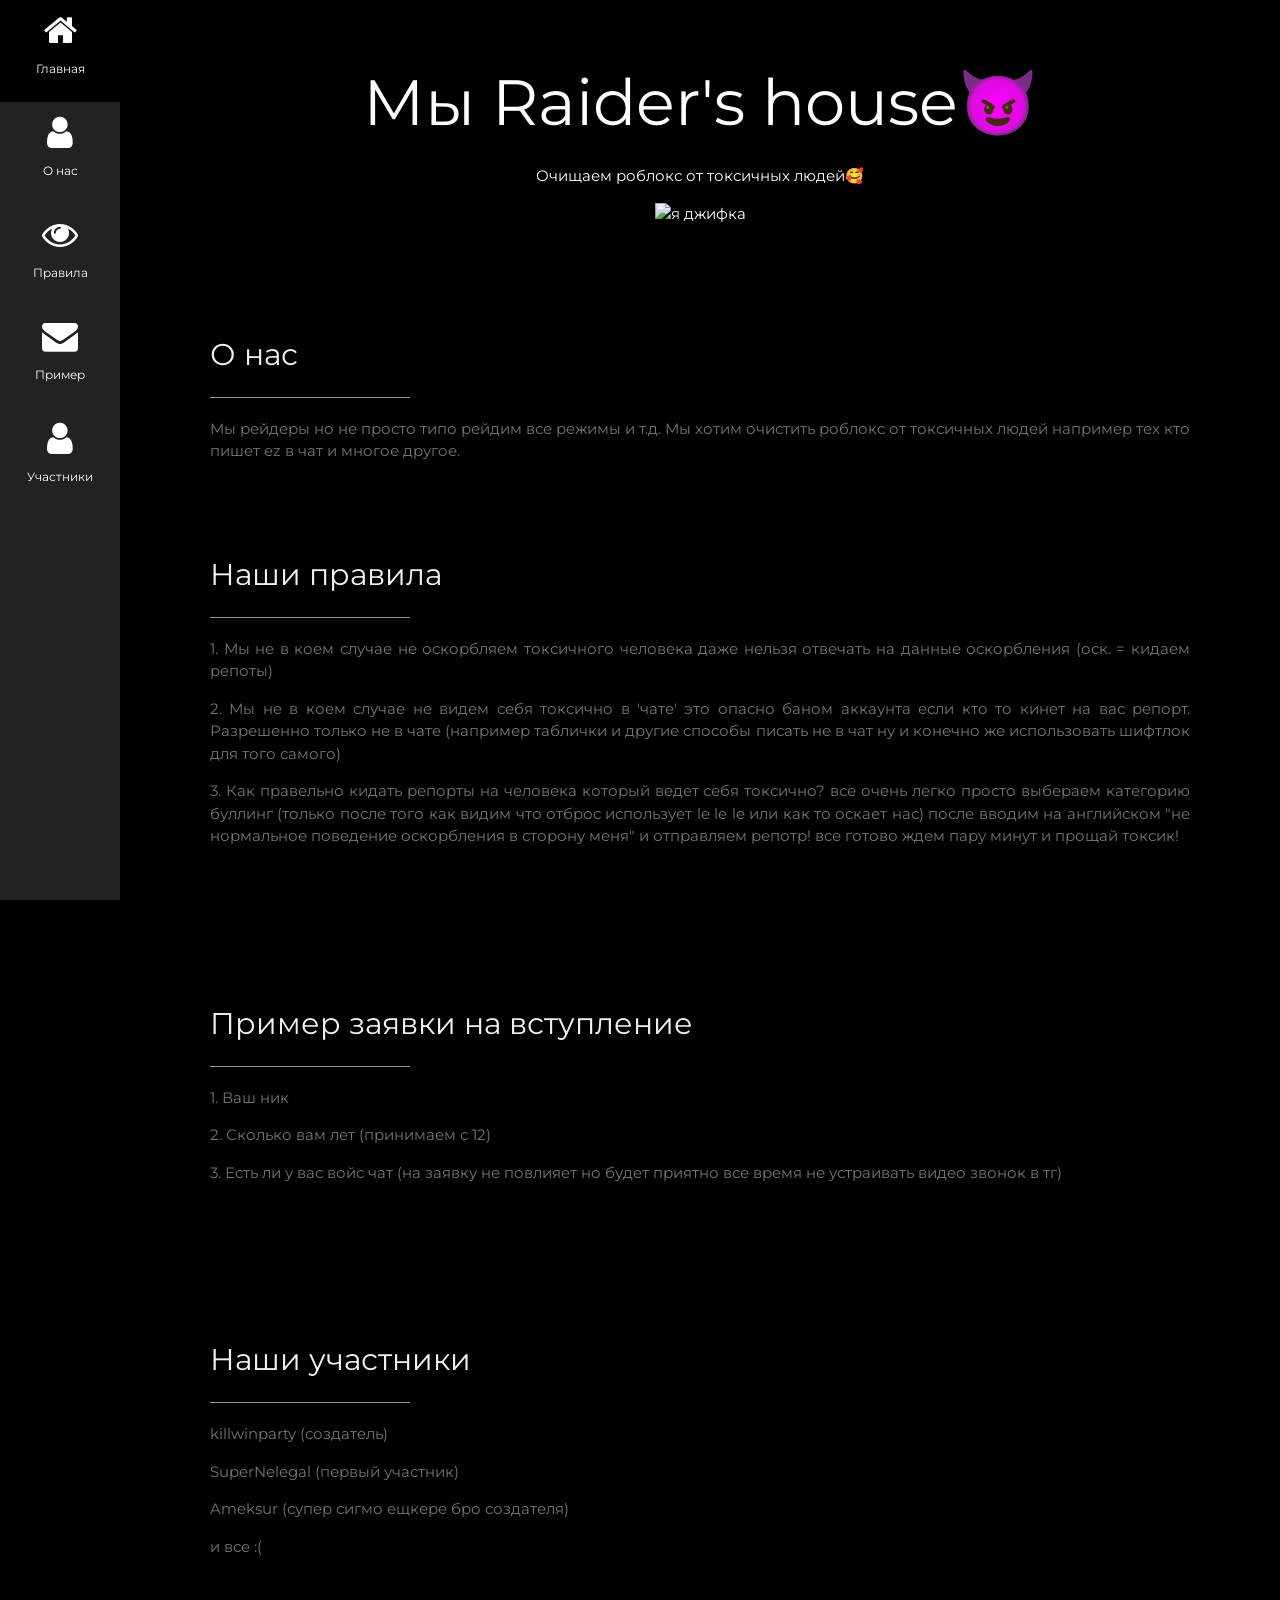
==== index.html @ cf30b1e4 "Update index.html" ====
<!DOCTYPE html>
<html>
<head>
<title>Raider's house😈'</title>
<meta charset="UTF-8">
<meta name="viewport" content="width=device-width, initial-scale=1">
<link rel="stylesheet" href="https://www.w3schools.com/w3css/4/w3.css">
<link rel="stylesheet" href="https://fonts.googleapis.com/css?family=Montserrat">
<link rel="stylesheet" href="https://cdnjs.cloudflare.com/ajax/libs/font-awesome/4.7.0/css/font-awesome.min.css">
<style>
body, h1,h2,h3,h4,h5,h6 {font-family: "Montserrat", sans-serif}
.w3-row-padding img {margin-bottom: 12px}
/* Set the width of the sidebar to 120px */
.w3-sidebar {width: 120px;background: #222;}
/* Add a left margin to the "page content" that matches the width of the sidebar (120px) */
#main {margin-left: 120px}
/* Remove margins from "page content" on small screens */
@media only screen and (max-width: 600px) {#main {margin-left: 0}}
</style>
</head>
<body class="w3-black">

<nav class="w3-sidebar w3-bar-block w3-small w3-hide-small w3-center">
  <a href="#" class="w3-bar-item w3-button w3-padding-large w3-black">
    <i class="fa fa-home w3-xxlarge"></i>
    <p>Главная</p>
  </a>
  <a href="#about" class="w3-bar-item w3-button w3-padding-large w3-hover-black">
    <i class="fa fa-user w3-xxlarge"></i>
    <p>О нас</p>
  </a>
  <a href="#photos" class="w3-bar-item w3-button w3-padding-large w3-hover-black">
    <i class="fa fa-eye w3-xxlarge"></i>
    <p>Правила</p>
  </a>
  <a href="#contact" class="w3-bar-item w3-button w3-padding-large w3-hover-black">
    <i class="fa fa-envelope w3-xxlarge"></i>
    <p>Пример</p>
  </a>
    <a href="#users" class="w3-bar-item w3-button w3-padding-large w3-hover-black">
    <i class="fa fa-user w3-xxlarge"></i>
    <p>Участники</p>
  </a>
</nav>

<div class="w3-top w3-hide-large w3-hide-medium" id="myNavbar">
  <div class="w3-bar w3-black w3-opacity w3-hover-opacity-off w3-center w3-small">
    <a href="#" class="w3-bar-item w3-button" style="width:25% !important">Главная</a>
    <a href="#about" class="w3-bar-item w3-button" style="width:25% !important">О нас</a>
    <a href="#photos" class="w3-bar-item w3-button" style="width:25% !important">Правила</a>
    <a href="#contact" class="w3-bar-item w3-button" style="width:25% !important">Пример</a>
        <a href="#users" class="w3-bar-item w3-button" style="width:25% !important">Участники</a>
  </div>
</div>

<!-- Page Content -->
<div class="w3-padding-large" id="main">
  <!-- Header/Home -->
  <header class="w3-container w3-padding-32 w3-center w3-black" id="home">
    <h1 class="w3-jumbo"><span class="w3-hide-small">Мы</span> Raider's house😈</h1>
    <p>Очищаем роблокс от токсичных людей🥰</p>
    <img src="https://i.imgur.com/LBEQpTQ.gif" alt="я джифка" width="290" height="290">
  </header>

  <div class="w3-content w3-justify w3-text-grey w3-padding-64" id="about">
    <h2 class="w3-text-light-grey">О нас</h2>
    <hr style="width:200px" class="w3-opacity">
    <p>Мы рейдеры но не просто типо рейдим все режимы и т.д. Мы хотим очистить роблокс от токсичных людей например тех кто пишет ez в чат и многое другое.
    </p>
  
  <!-- Portfolio Section -->
  <div class="w3-padding-64 w3-content" id="photos">
    <h2 class="w3-text-light-grey">Наши правила</h2>
    <hr style="width:200px" class="w3-opacity">
        <p>1. Мы не в коем случае не оскорбляем токсичного человека даже нельзя отвечать на данные оскорбления (оск. = кидаем репоты)
    </p>
<p>2. Мы не в коем случае не видем себя токсично в 'чате' это опасно баном аккаунта если кто то кинет на вас репорт. Разрешенно только не в чате (например таблички и другие способы писать не в чат ну и конечно же использовать шифтлок для того самого)</p>
<p>3. Как правельно кидать репорты на человека который ведет себя токсично?   все очень легко просто выбераем категорию буллинг (только после того как видим что отброс использует le le le или как то оскает нас) после вводим на английском "не нормальное поведение оскорбления в сторону меня" и отправляем репотр! все готово ждем пару минут и прощай токсик!</p>
  <!-- End Portfolio Section -->
  </div>

  <!-- Contact Section -->
  <div class="w3-padding-64 w3-content w3-text-grey" id="contact">
    <h2 class="w3-text-light-grey">Пример заявки на вступление</h2>
    <hr style="width:200px" class="w3-opacity">
    
    <p>1. Ваш ник</p>
    <p>2. Сколько вам лет (принимаем с 12)</p>
    <p>3. Есть ли у вас войс чат (на заявку не повлияет но будет приятно все время не устраивать видео звонок в тг)</p>
</div>

  <div class="w3-padding-64 w3-content w3-text-grey" id="users">
    <h2 class="w3-text-light-grey">Наши участники</h2>
    <hr style="width:200px" class="w3-opacity">
    
    <p>killwinparty (создатель)</p>
    <p>SuperNelegal (первый участник)</p>
    <p>Ameksur (супер сигмо ещкере бро создателя)</p>
    <p>и все :(</p>

</body>
</html>
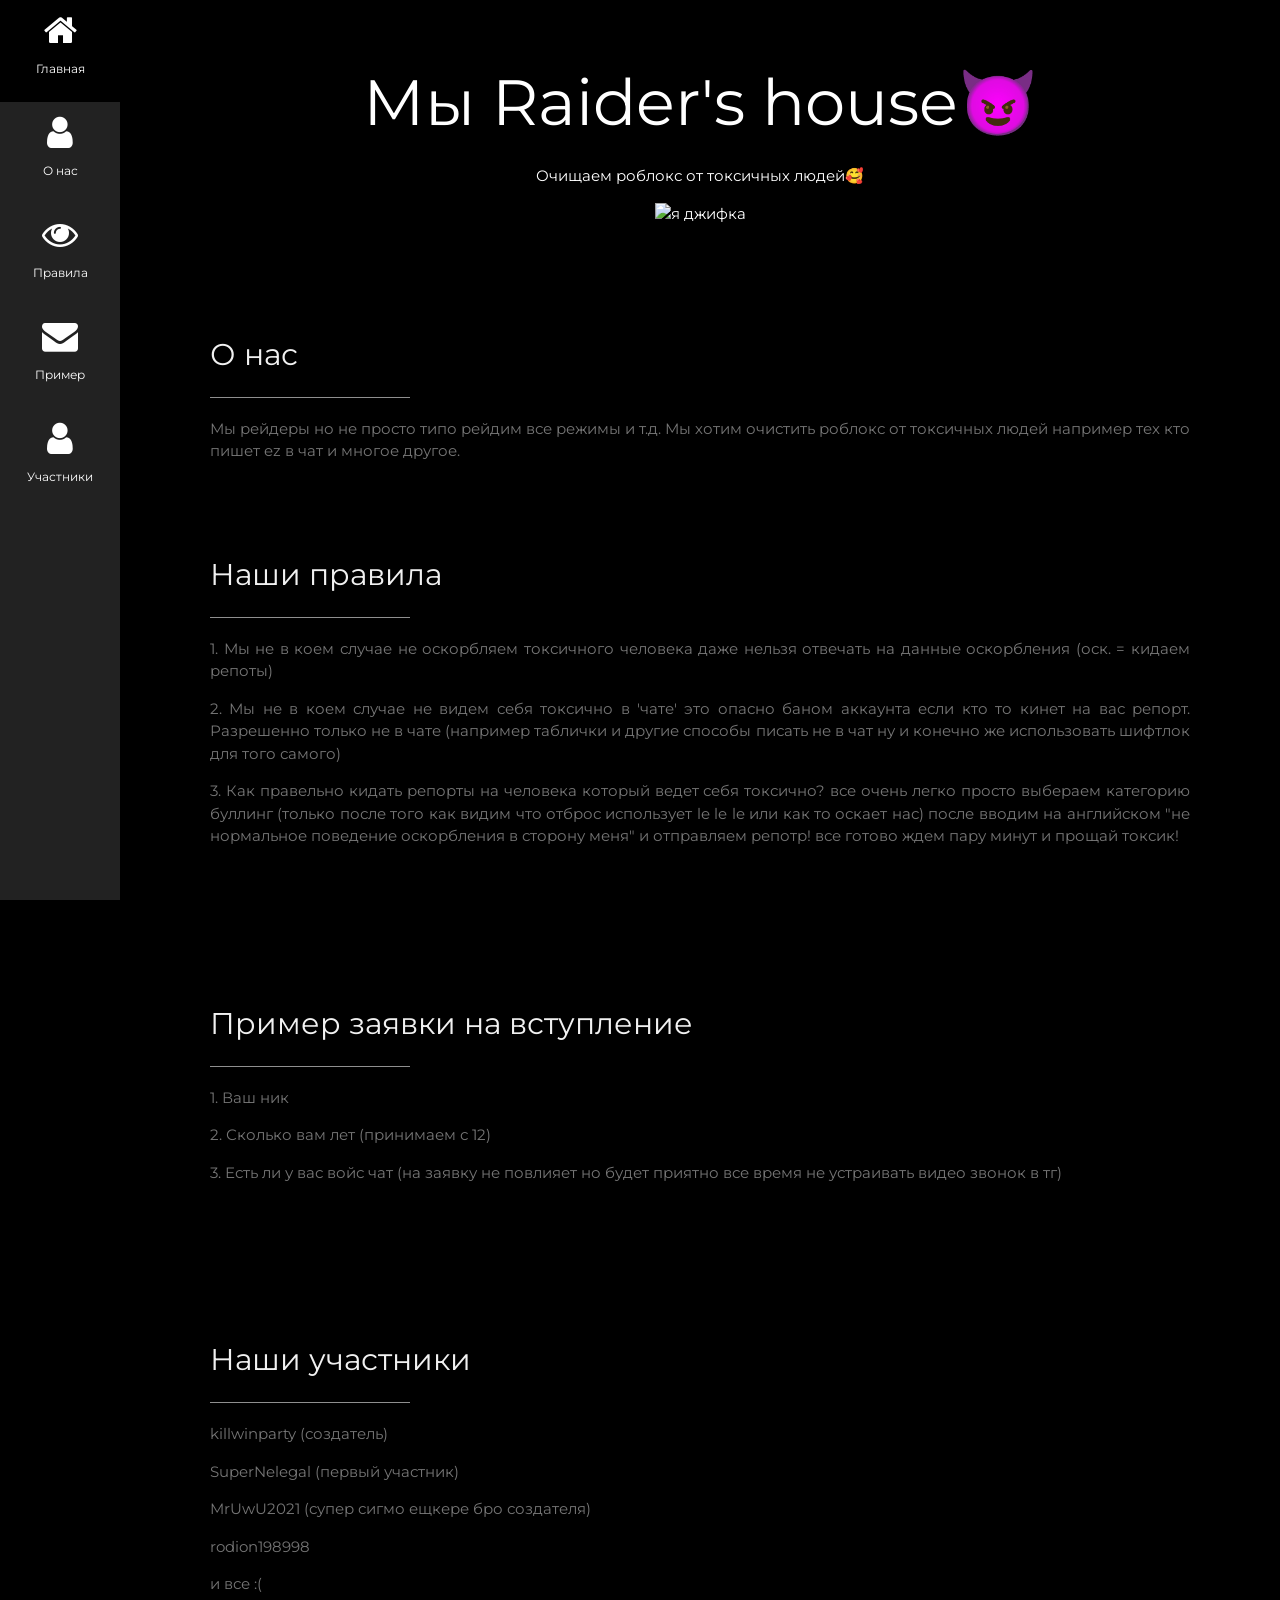
==== commit f2aa21a9: "Update index.html" ====
--- a/index.html
+++ b/index.html
@@ -95,7 +95,8 @@
     
     <p>killwinparty (создатель)</p>
     <p>SuperNelegal (первый участник)</p>
-    <p>Ameksur (супер сигмо ещкере бро создателя)</p>
+    <p>MrUwU2021 (супер сигмо ещкере бро создателя)</p>
+    <p>rodion198998</p>
     <p>и все :(</p>
 
 </body>
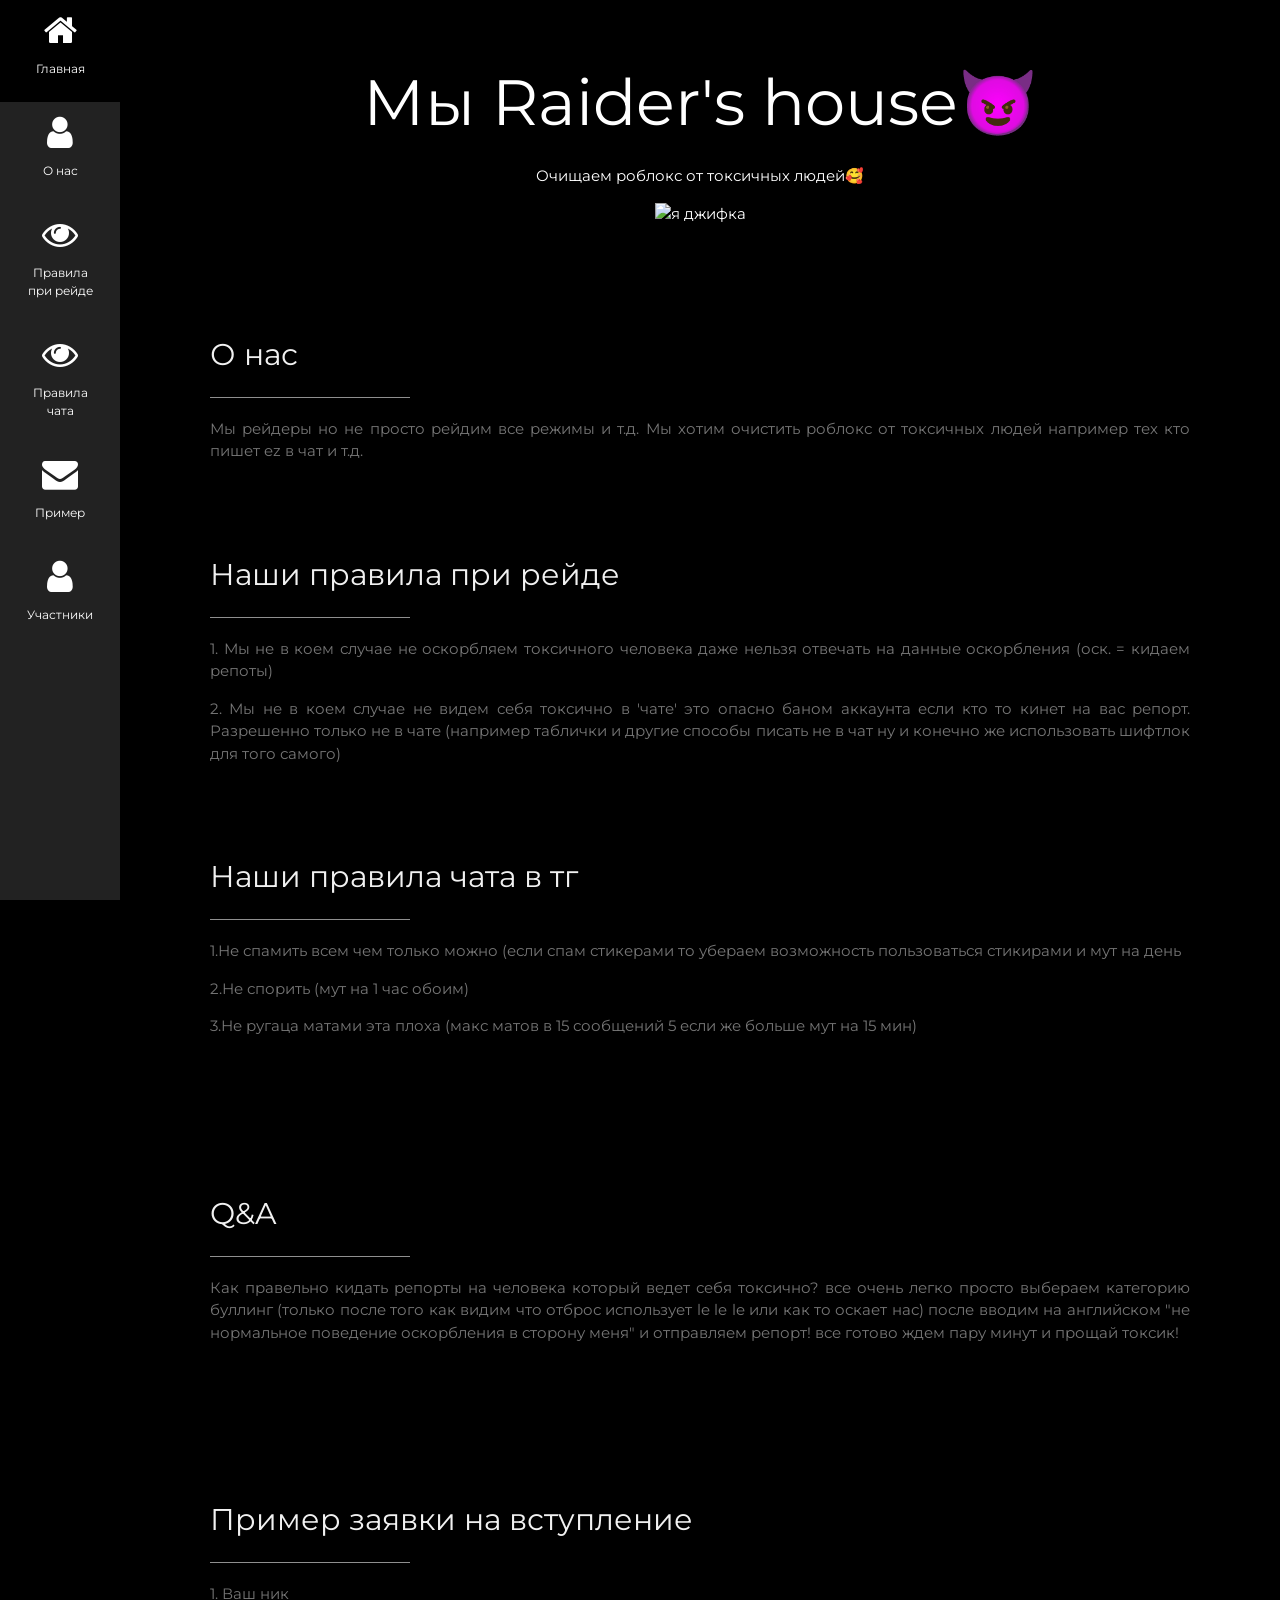
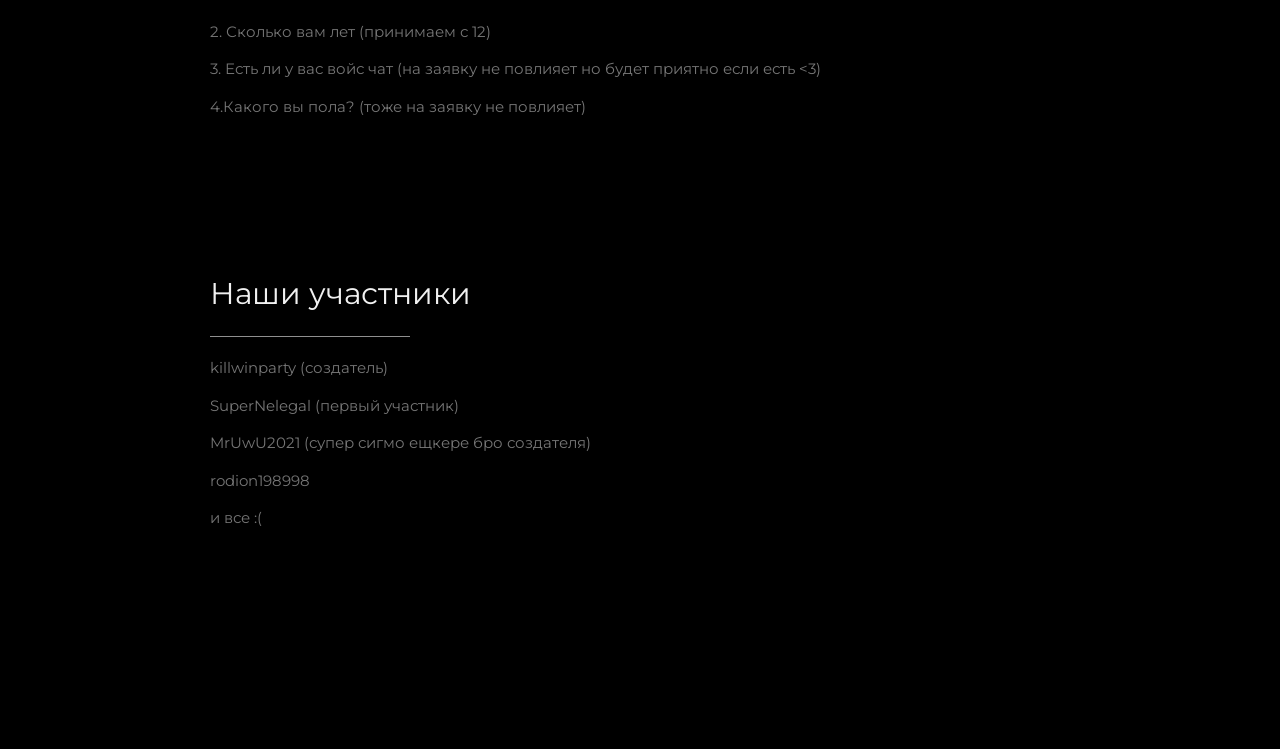
==== commit 257f1888: "Update index.html" ====
--- a/index.html
+++ b/index.html
@@ -31,7 +31,11 @@
   </a>
   <a href="#photos" class="w3-bar-item w3-button w3-padding-large w3-hover-black">
     <i class="fa fa-eye w3-xxlarge"></i>
-    <p>Правила</p>
+    <p>Правила при рейде</p>
+  </a>
+    <a href="#photos" class="w3-bar-item w3-button w3-padding-large w3-hover-black">
+    <i class="fa fa-eye w3-xxlarge"></i>
+    <p>Правила чата</p>
   </a>
   <a href="#contact" class="w3-bar-item w3-button w3-padding-large w3-hover-black">
     <i class="fa fa-envelope w3-xxlarge"></i>
@@ -47,7 +51,8 @@
   <div class="w3-bar w3-black w3-opacity w3-hover-opacity-off w3-center w3-small">
     <a href="#" class="w3-bar-item w3-button" style="width:25% !important">Главная</a>
     <a href="#about" class="w3-bar-item w3-button" style="width:25% !important">О нас</a>
-    <a href="#photos" class="w3-bar-item w3-button" style="width:25% !important">Правила</a>
+    <a href="#photos" class="w3-bar-item w3-button" style="width:25% !important">Правила при рейде</a>
+    <a href="#photos" class="w3-bar-item w3-button" style="width:25% !important">Правила чата</a>
     <a href="#contact" class="w3-bar-item w3-button" style="width:25% !important">Пример</a>
         <a href="#users" class="w3-bar-item w3-button" style="width:25% !important">Участники</a>
   </div>
@@ -65,19 +70,31 @@
   <div class="w3-content w3-justify w3-text-grey w3-padding-64" id="about">
     <h2 class="w3-text-light-grey">О нас</h2>
     <hr style="width:200px" class="w3-opacity">
-    <p>Мы рейдеры но не просто типо рейдим все режимы и т.д. Мы хотим очистить роблокс от токсичных людей например тех кто пишет ez в чат и многое другое.
+    <p>Мы рейдеры но не просто рейдим все режимы и т.д. Мы хотим очистить роблокс от токсичных людей например тех кто пишет ez в чат и т.д.
     </p>
   
   <!-- Portfolio Section -->
   <div class="w3-padding-64 w3-content" id="photos">
-    <h2 class="w3-text-light-grey">Наши правила</h2>
+    <h2 class="w3-text-light-grey">Наши правила при рейде</h2>
     <hr style="width:200px" class="w3-opacity">
         <p>1. Мы не в коем случае не оскорбляем токсичного человека даже нельзя отвечать на данные оскорбления (оск. = кидаем репоты)
     </p>
 <p>2. Мы не в коем случае не видем себя токсично в 'чате' это опасно баном аккаунта если кто то кинет на вас репорт. Разрешенно только не в чате (например таблички и другие способы писать не в чат ну и конечно же использовать шифтлок для того самого)</p>
-<p>3. Как правельно кидать репорты на человека который ведет себя токсично?   все очень легко просто выбераем категорию буллинг (только после того как видим что отброс использует le le le или как то оскает нас) после вводим на английском "не нормальное поведение оскорбления в сторону меня" и отправляем репотр! все готово ждем пару минут и прощай токсик!</p>
   <!-- End Portfolio Section -->
-  </div>
+  
+    <div class="w3-padding-64 w3-content" id="photos">
+      <h2 class="w3-text-light-grey">Наши правила чата в тг</h2>
+      <hr style="width:200px" class="w3-opacity">
+      <p>1.Не спамить всем чем только можно (если спам стикерами то убераем возможность пользоваться стикирами и мут на день</p>
+      <p>2.Не спорить (мут на 1 час обоим)</p>
+      <p>3.Не ругаца матами эта плоха (макс матов в 15 сообщений 5 если же больше мут на 15 мин)</p>
+    </div>
+
+    <div class="w3-padding-64 w3-content" id="photos">
+      <h2 class="w3-text-light-grey">Q&A</h2>
+      <hr style="width:200px" class="w3-opacity">
+      <p>Как правельно кидать репорты на человека который ведет себя токсично?   все очень легко просто выбераем категорию буллинг (только после того как видим что отброс использует le le le или как то оскает нас) после вводим на английском "не нормальное поведение оскорбления в сторону меня" и отправляем репорт! все готово ждем пару минут и прощай токсик!</p>
+    </div>
 
   <!-- Contact Section -->
   <div class="w3-padding-64 w3-content w3-text-grey" id="contact">
@@ -86,8 +103,9 @@
     
     <p>1. Ваш ник</p>
     <p>2. Сколько вам лет (принимаем с 12)</p>
-    <p>3. Есть ли у вас войс чат (на заявку не повлияет но будет приятно все время не устраивать видео звонок в тг)</p>
-</div>
+    <p>3. Есть ли у вас войс чат (на заявку не повлияет но будет приятно если есть <3)</p>
+    <p>4.Какого вы пола? (тоже на заявку не повлияет)</p>
+  </div>
 
   <div class="w3-padding-64 w3-content w3-text-grey" id="users">
     <h2 class="w3-text-light-grey">Наши участники</h2>
@@ -98,6 +116,7 @@
     <p>MrUwU2021 (супер сигмо ещкере бро создателя)</p>
     <p>rodion198998</p>
     <p>и все :(</p>
+  </div>
 
 </body>
 </html>
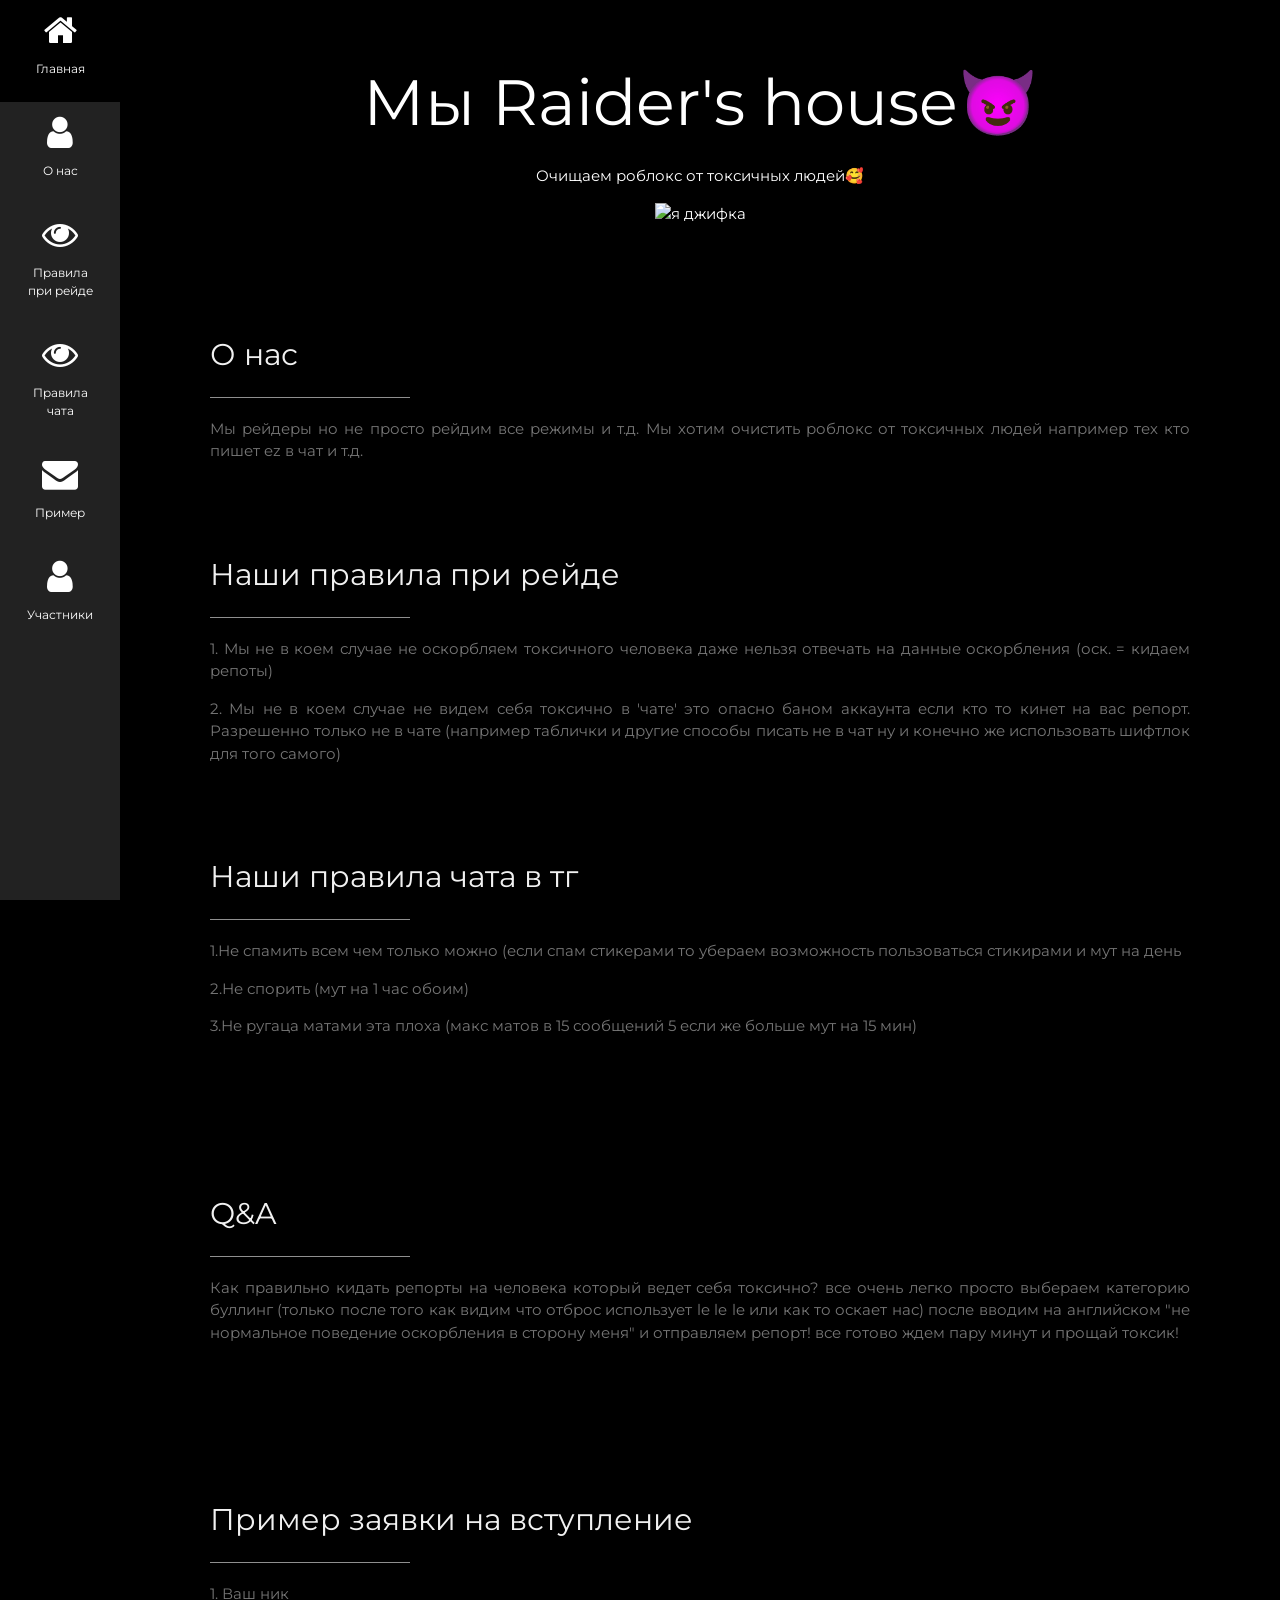
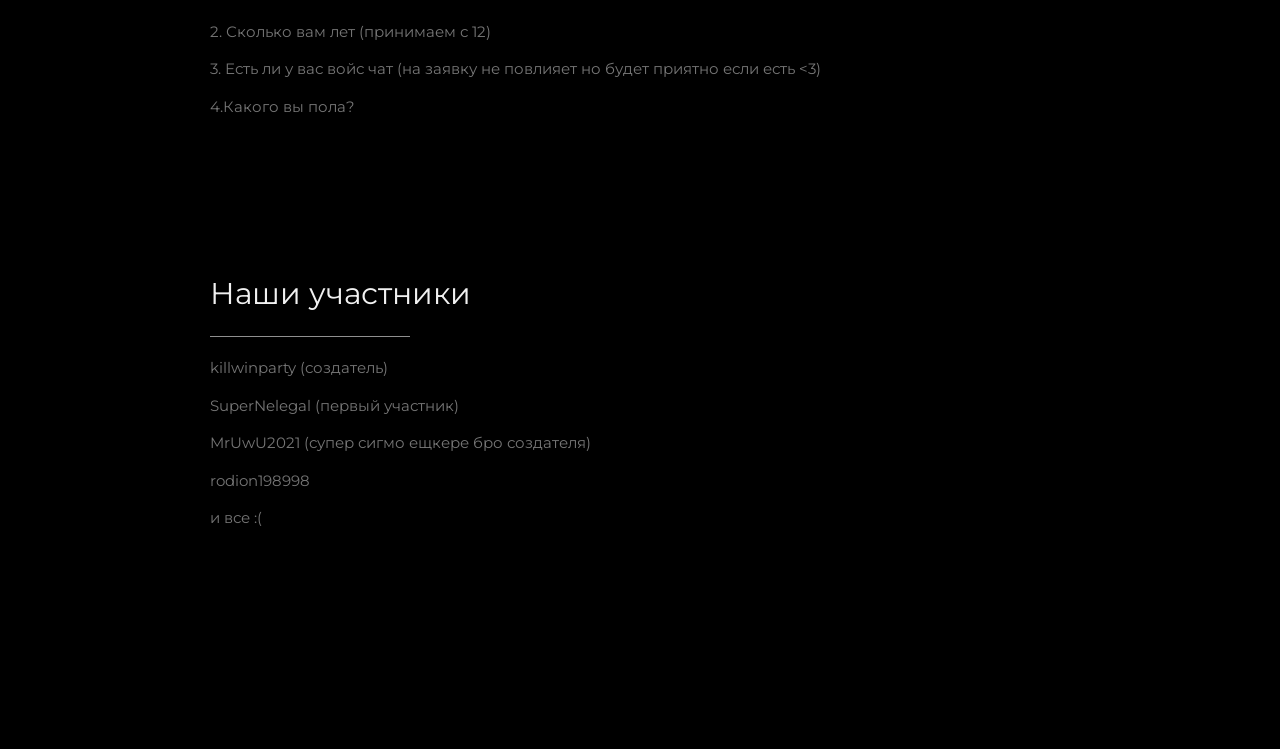
==== commit 3aebd6a2: "Update index.html" ====
--- a/index.html
+++ b/index.html
@@ -93,7 +93,7 @@
     <div class="w3-padding-64 w3-content" id="photos">
       <h2 class="w3-text-light-grey">Q&A</h2>
       <hr style="width:200px" class="w3-opacity">
-      <p>Как правельно кидать репорты на человека который ведет себя токсично?   все очень легко просто выбераем категорию буллинг (только после того как видим что отброс использует le le le или как то оскает нас) после вводим на английском "не нормальное поведение оскорбления в сторону меня" и отправляем репорт! все готово ждем пару минут и прощай токсик!</p>
+      <p>Как правильно кидать репорты на человека который ведет себя токсично?   все очень легко просто выбераем категорию буллинг (только после того как видим что отброс использует le le le или как то оскает нас) после вводим на английском "не нормальное поведение оскорбления в сторону меня" и отправляем репорт! все готово ждем пару минут и прощай токсик!</p>
     </div>
 
   <!-- Contact Section -->
@@ -104,7 +104,7 @@
     <p>1. Ваш ник</p>
     <p>2. Сколько вам лет (принимаем с 12)</p>
     <p>3. Есть ли у вас войс чат (на заявку не повлияет но будет приятно если есть <3)</p>
-    <p>4.Какого вы пола? (тоже на заявку не повлияет)</p>
+    <p>4.Какого вы пола?</p>
   </div>
 
   <div class="w3-padding-64 w3-content w3-text-grey" id="users">
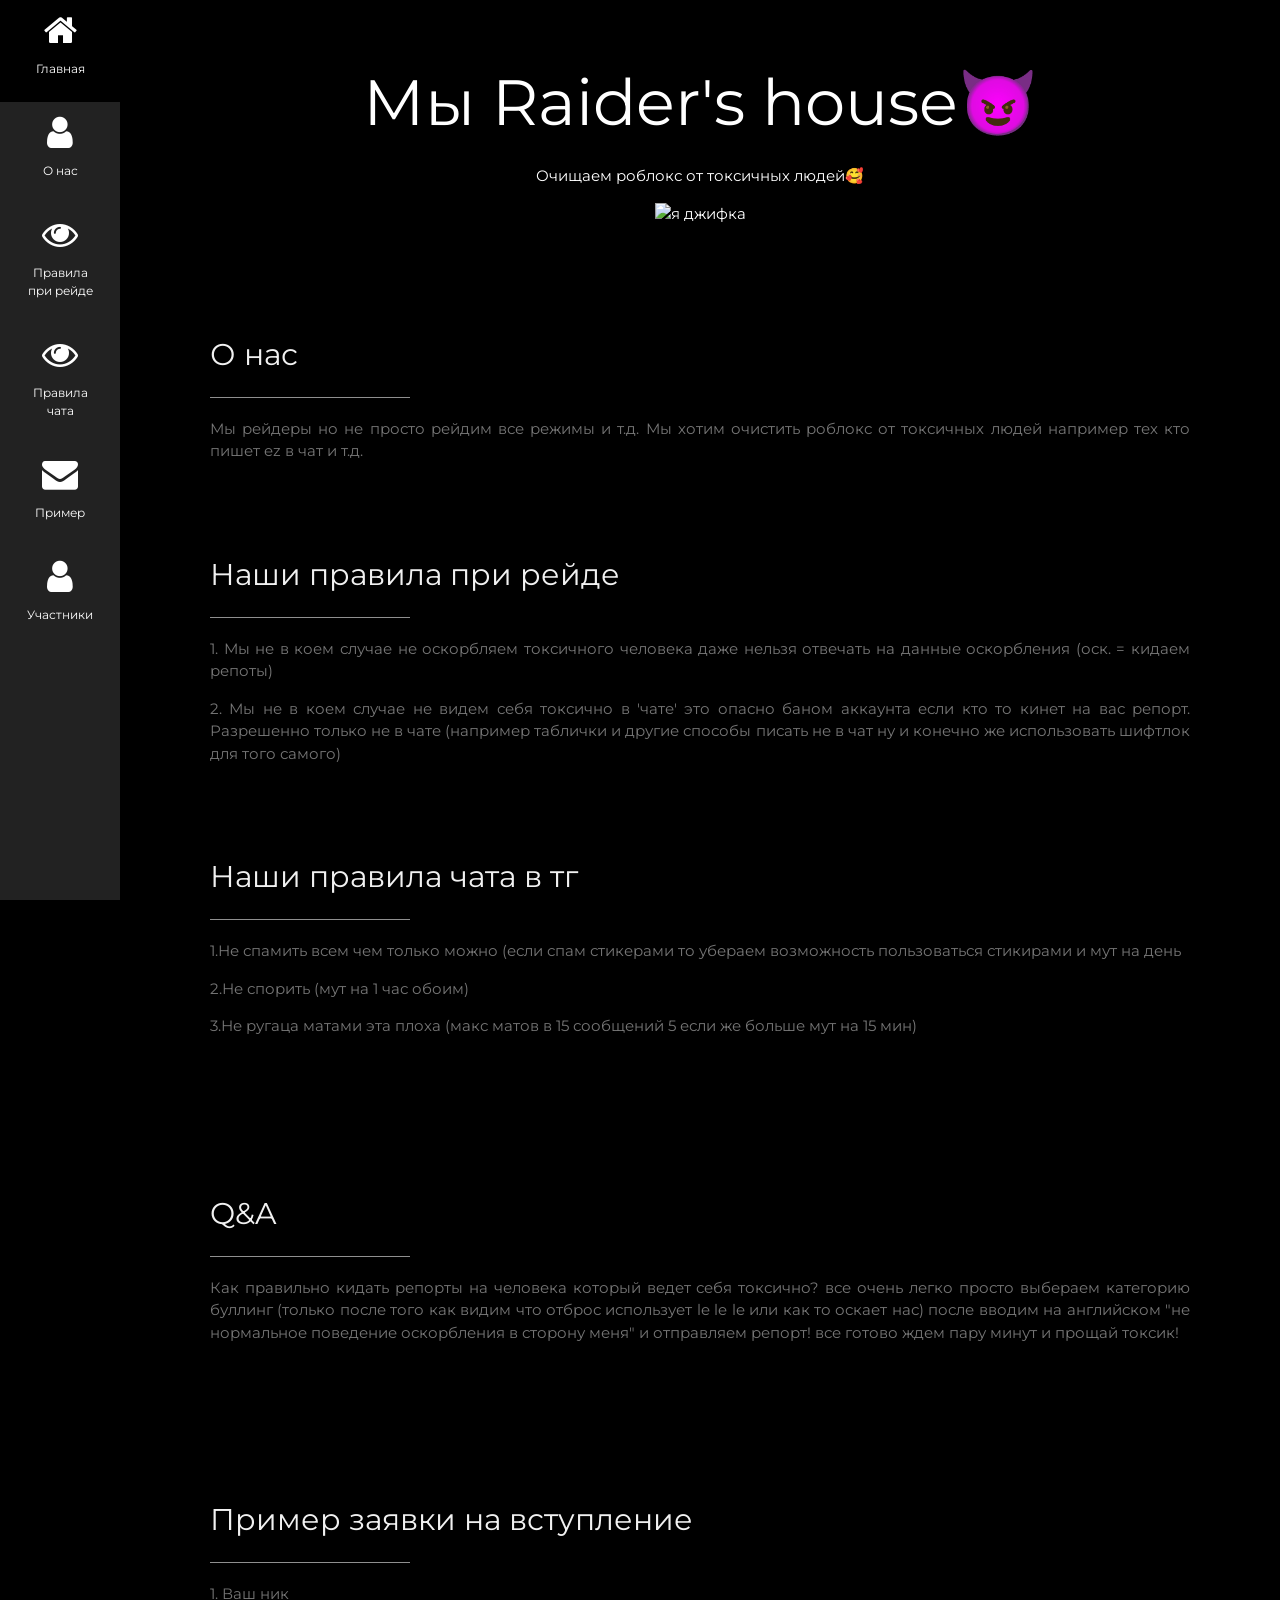
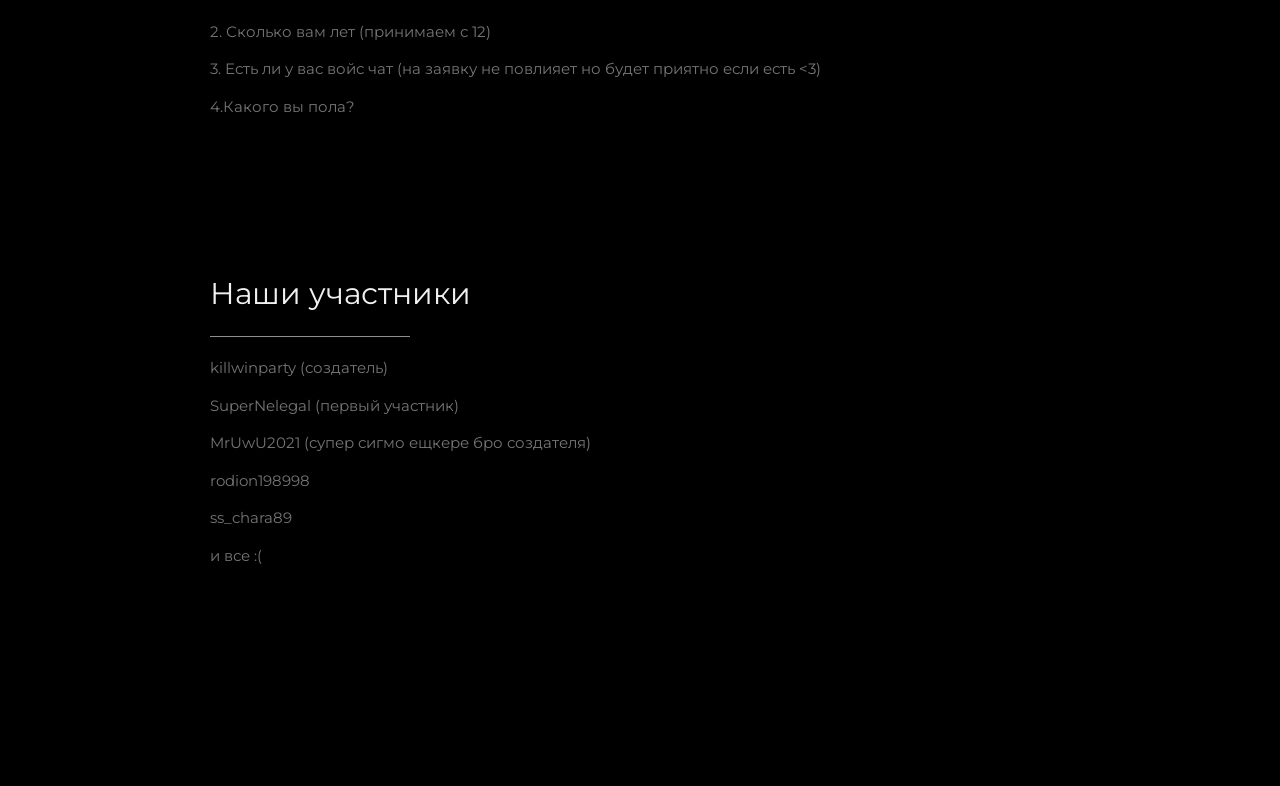
==== commit ca8ff7bb: "Update index.html" ====
--- a/index.html
+++ b/index.html
@@ -115,6 +115,7 @@
     <p>SuperNelegal (первый участник)</p>
     <p>MrUwU2021 (супер сигмо ещкере бро создателя)</p>
     <p>rodion198998</p>
+    <p>ss_chara89</p>
     <p>и все :(</p>
   </div>
 
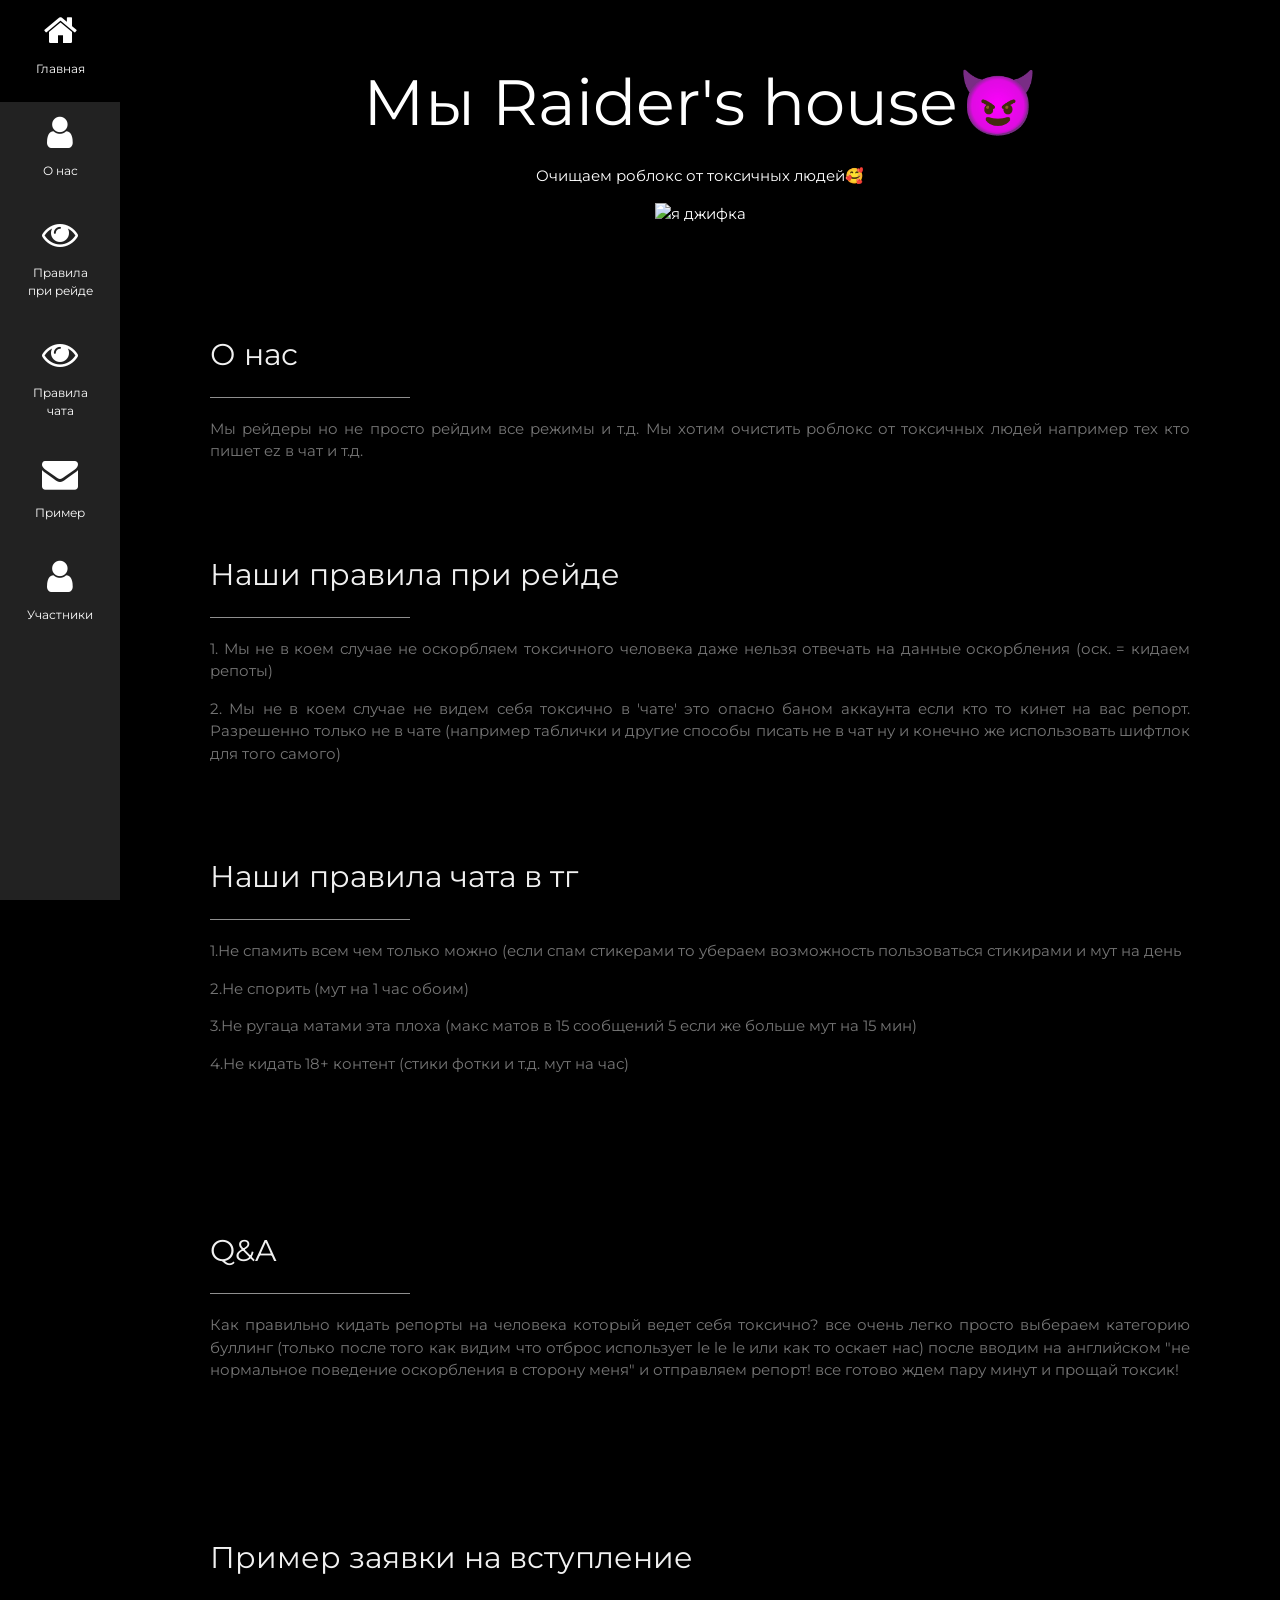
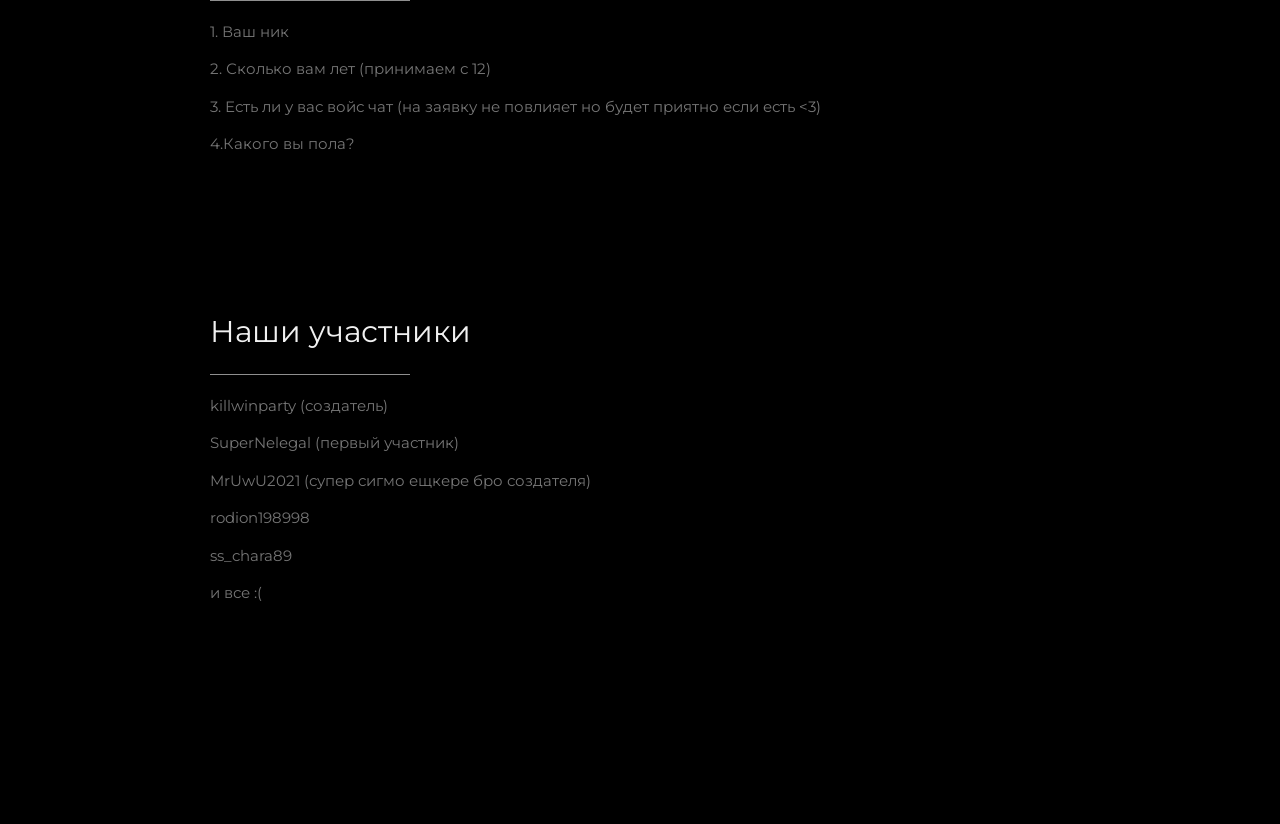
==== commit acd613c9: "Update index.html" ====
--- a/index.html
+++ b/index.html
@@ -88,6 +88,7 @@
       <p>1.Не спамить всем чем только можно (если спам стикерами то убераем возможность пользоваться стикирами и мут на день</p>
       <p>2.Не спорить (мут на 1 час обоим)</p>
       <p>3.Не ругаца матами эта плоха (макс матов в 15 сообщений 5 если же больше мут на 15 мин)</p>
+      <p>4.Не кидать 18+ контент (стики фотки и т.д. мут на час)</p>
     </div>
 
     <div class="w3-padding-64 w3-content" id="photos">
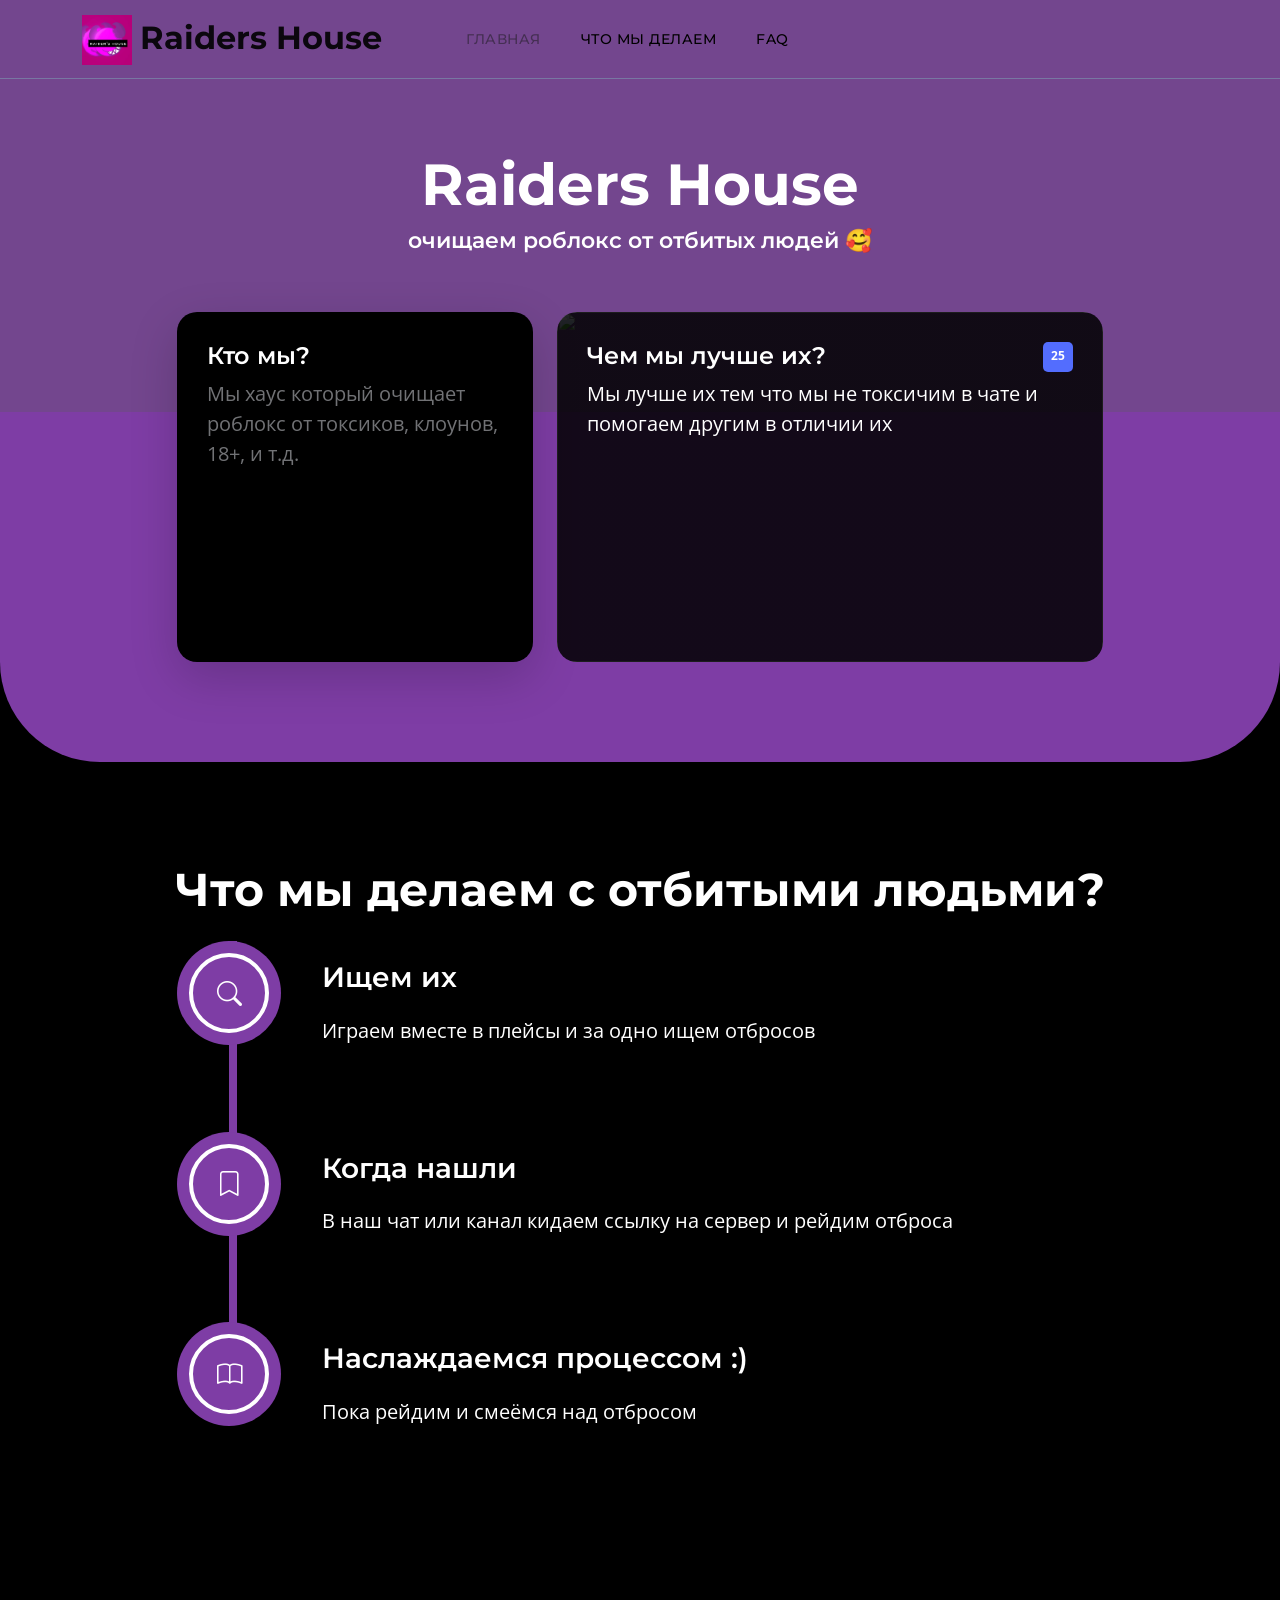
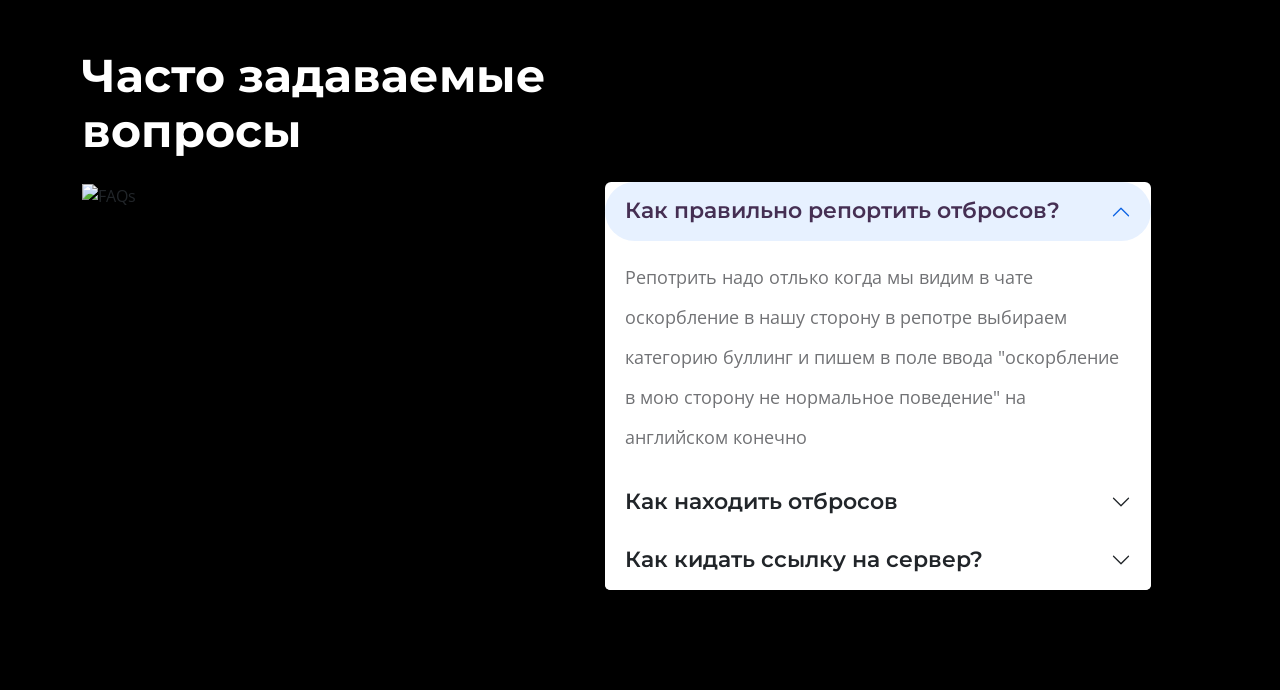
==== commit e6d6f511: "Add files via upload" ====
--- a/index.html
+++ b/index.html
@@ -1,124 +1,244 @@
-<!DOCTYPE html>
-<html>
-<head>
-<title>Raider's house😈'</title>
-<meta charset="UTF-8">
-<meta name="viewport" content="width=device-width, initial-scale=1">
-<link rel="stylesheet" href="https://www.w3schools.com/w3css/4/w3.css">
-<link rel="stylesheet" href="https://fonts.googleapis.com/css?family=Montserrat">
-<link rel="stylesheet" href="https://cdnjs.cloudflare.com/ajax/libs/font-awesome/4.7.0/css/font-awesome.min.css">
-<style>
-body, h1,h2,h3,h4,h5,h6 {font-family: "Montserrat", sans-serif}
-.w3-row-padding img {margin-bottom: 12px}
-/* Set the width of the sidebar to 120px */
-.w3-sidebar {width: 120px;background: #222;}
-/* Add a left margin to the "page content" that matches the width of the sidebar (120px) */
-#main {margin-left: 120px}
-/* Remove margins from "page content" on small screens */
-@media only screen and (max-width: 600px) {#main {margin-left: 0}}
-</style>
-</head>
-<body class="w3-black">
-
-<nav class="w3-sidebar w3-bar-block w3-small w3-hide-small w3-center">
-  <a href="#" class="w3-bar-item w3-button w3-padding-large w3-black">
-    <i class="fa fa-home w3-xxlarge"></i>
-    <p>Главная</p>
-  </a>
-  <a href="#about" class="w3-bar-item w3-button w3-padding-large w3-hover-black">
-    <i class="fa fa-user w3-xxlarge"></i>
-    <p>О нас</p>
-  </a>
-  <a href="#photos" class="w3-bar-item w3-button w3-padding-large w3-hover-black">
-    <i class="fa fa-eye w3-xxlarge"></i>
-    <p>Правила при рейде</p>
-  </a>
-    <a href="#photos" class="w3-bar-item w3-button w3-padding-large w3-hover-black">
-    <i class="fa fa-eye w3-xxlarge"></i>
-    <p>Правила чата</p>
-  </a>
-  <a href="#contact" class="w3-bar-item w3-button w3-padding-large w3-hover-black">
-    <i class="fa fa-envelope w3-xxlarge"></i>
-    <p>Пример</p>
-  </a>
-    <a href="#users" class="w3-bar-item w3-button w3-padding-large w3-hover-black">
-    <i class="fa fa-user w3-xxlarge"></i>
-    <p>Участники</p>
-  </a>
-</nav>
-
-<div class="w3-top w3-hide-large w3-hide-medium" id="myNavbar">
-  <div class="w3-bar w3-black w3-opacity w3-hover-opacity-off w3-center w3-small">
-    <a href="#" class="w3-bar-item w3-button" style="width:25% !important">Главная</a>
-    <a href="#about" class="w3-bar-item w3-button" style="width:25% !important">О нас</a>
-    <a href="#photos" class="w3-bar-item w3-button" style="width:25% !important">Правила при рейде</a>
-    <a href="#photos" class="w3-bar-item w3-button" style="width:25% !important">Правила чата</a>
-    <a href="#contact" class="w3-bar-item w3-button" style="width:25% !important">Пример</a>
-        <a href="#users" class="w3-bar-item w3-button" style="width:25% !important">Участники</a>
-  </div>
-</div>
-
-<!-- Page Content -->
-<div class="w3-padding-large" id="main">
-  <!-- Header/Home -->
-  <header class="w3-container w3-padding-32 w3-center w3-black" id="home">
-    <h1 class="w3-jumbo"><span class="w3-hide-small">Мы</span> Raider's house😈</h1>
-    <p>Очищаем роблокс от токсичных людей🥰</p>
-    <img src="https://i.imgur.com/LBEQpTQ.gif" alt="я джифка" width="290" height="290">
-  </header>
-
-  <div class="w3-content w3-justify w3-text-grey w3-padding-64" id="about">
-    <h2 class="w3-text-light-grey">О нас</h2>
-    <hr style="width:200px" class="w3-opacity">
-    <p>Мы рейдеры но не просто рейдим все режимы и т.д. Мы хотим очистить роблокс от токсичных людей например тех кто пишет ez в чат и т.д.
-    </p>
-  
-  <!-- Portfolio Section -->
-  <div class="w3-padding-64 w3-content" id="photos">
-    <h2 class="w3-text-light-grey">Наши правила при рейде</h2>
-    <hr style="width:200px" class="w3-opacity">
-        <p>1. Мы не в коем случае не оскорбляем токсичного человека даже нельзя отвечать на данные оскорбления (оск. = кидаем репоты)
-    </p>
-<p>2. Мы не в коем случае не видем себя токсично в 'чате' это опасно баном аккаунта если кто то кинет на вас репорт. Разрешенно только не в чате (например таблички и другие способы писать не в чат ну и конечно же использовать шифтлок для того самого)</p>
-  <!-- End Portfolio Section -->
-  
-    <div class="w3-padding-64 w3-content" id="photos">
-      <h2 class="w3-text-light-grey">Наши правила чата в тг</h2>
-      <hr style="width:200px" class="w3-opacity">
-      <p>1.Не спамить всем чем только можно (если спам стикерами то убераем возможность пользоваться стикирами и мут на день</p>
-      <p>2.Не спорить (мут на 1 час обоим)</p>
-      <p>3.Не ругаца матами эта плоха (макс матов в 15 сообщений 5 если же больше мут на 15 мин)</p>
-      <p>4.Не кидать 18+ контент (стики фотки и т.д. мут на час)</p>
-    </div>
-
-    <div class="w3-padding-64 w3-content" id="photos">
-      <h2 class="w3-text-light-grey">Q&A</h2>
-      <hr style="width:200px" class="w3-opacity">
-      <p>Как правильно кидать репорты на человека который ведет себя токсично?   все очень легко просто выбераем категорию буллинг (только после того как видим что отброс использует le le le или как то оскает нас) после вводим на английском "не нормальное поведение оскорбления в сторону меня" и отправляем репорт! все готово ждем пару минут и прощай токсик!</p>
-    </div>
-
-  <!-- Contact Section -->
-  <div class="w3-padding-64 w3-content w3-text-grey" id="contact">
-    <h2 class="w3-text-light-grey">Пример заявки на вступление</h2>
-    <hr style="width:200px" class="w3-opacity">
-    
-    <p>1. Ваш ник</p>
-    <p>2. Сколько вам лет (принимаем с 12)</p>
-    <p>3. Есть ли у вас войс чат (на заявку не повлияет но будет приятно если есть <3)</p>
-    <p>4.Какого вы пола?</p>
-  </div>
-
-  <div class="w3-padding-64 w3-content w3-text-grey" id="users">
-    <h2 class="w3-text-light-grey">Наши участники</h2>
-    <hr style="width:200px" class="w3-opacity">
-    
-    <p>killwinparty (создатель)</p>
-    <p>SuperNelegal (первый участник)</p>
-    <p>MrUwU2021 (супер сигмо ещкере бро создателя)</p>
-    <p>rodion198998</p>
-    <p>ss_chara89</p>
-    <p>и все :(</p>
-  </div>
-
-</body>
-</html>
+<!doctype html>
+<html lang="ru">
+    <head>
+        <meta charset="utf-8">
+        <meta name="viewport" content="width=device-width, initial-scale=1">
+
+        <meta name="description" content="">
+        <meta name="author" content="">
+
+        <title>Raiders House</title>
+
+        <!-- CSS FILES -->        
+        <link rel="preconnect" href="https://fonts.googleapis.com">
+        
+        <link rel="preconnect" href="https://fonts.gstatic.com" crossorigin>
+
+        <link href="https://fonts.googleapis.com/css2?family=Montserrat:wght@500;600;700&family=Open+Sans&display=swap" rel="stylesheet">
+                        
+        <link href="css/bootstrap.min.css" rel="stylesheet">
+
+        <link href="css/bootstrap-icons.css" rel="stylesheet">
+
+        <link href="css/templatemo-topic-listing.css" rel="stylesheet">      
+
+    </head>
+    
+    <body id="top">
+
+        <main>
+
+            <nav class="navbar navbar-expand-lg">
+                <div class="container">
+                    <a class="navbar-brand" href="index.html">
+                        <img
+                        src="images/icon.jpg"
+                        alt="icon"
+                        width="50"
+                        height="50" />
+                        <span>Raiders House</span>
+                    </a>
+    
+                    <button class="navbar-toggler" type="button" data-bs-toggle="collapse" data-bs-target="#navbarNav" aria-controls="navbarNav" aria-expanded="false" aria-label="Toggle navigation">
+                        <span class="navbar-toggler-icon"></span>
+                    </button>
+    
+                    <div class="collapse navbar-collapse" id="navbarNav">
+                        <ul class="navbar-nav ms-lg-5 me-lg-auto">
+                            <li class="nav-item">
+                                <a class="nav-link click-scroll" href="#section_1">Главная</a>
+                            </li>
+    
+                            <li class="nav-item">
+                                <a class="nav-link click-scroll" href="#section_2">Что мы делаем</a>
+                            </li>
+
+                            <li class="nav-item">
+                                <a class="nav-link click-scroll" href="#section_3">FAQ</a>
+                            </li> 
+                        </ul>
+                        </div>
+                    </div>
+                </div>
+            </nav>
+            
+
+            <section class="hero-section d-flex justify-content-center align-items-center" id="section_1">
+                <div class="container">
+                    <div class="row">
+
+                        <div class="col-lg-8 col-12 mx-auto">
+                            <h1 class="text-white text-center">Raiders House</h1>
+
+                            <h6 class="text-center">очищаем роблокс от отбитых людей 🥰</h6>
+                        </div>
+
+                    </div>
+                </div>
+            </section>
+
+
+            <section class="featured-section">
+                <div class="container">
+                    <div class="row justify-content-center">
+
+                        <div class="col-lg-4 col-12 mb-4 mb-lg-0">
+                            <div class="custom-block bg-black shadow-lg">
+                                    <div class="d-flex">
+                                        <div>
+                                            <h5 class="mb-2">Кто мы?</h5>
+
+                                            <p class="mb-0">Мы хаус который очищает роблокс от токсиков, клоунов, 18+, и т.д.</p>
+                                        </div>
+                                    </div>
+                            </div>
+                        </div>
+
+                        <div class="col-lg-6 col-12">
+                            <div class="custom-block custom-block-overlay">
+                                <div class="d-flex flex-column h-100">
+                                    <img src="images/businesswoman-using-tablet-analysis.jpg" class="custom-block-image img-fluid" alt="">
+
+                                    <div class="custom-block-overlay-text d-flex">
+                                        <div>
+                                            <h5 class="text-white mb-2">Чем мы лучше их?</h5>
+
+                                            <p class="text-white">Мы лучше их тем что мы не токсичим в чате и помогаем другим в отличии их</p>
+                                        </div>
+
+                                        <span class="badge bg-finance rounded-pill ms-auto">25</span>
+                                    </div>
+                                    <div class="section-overlay"></div>
+                                </div>
+                            </div>
+                        </div>
+
+                    </div>
+                </div>
+            </section>
+            <section class="timeline-section section-padding" id="section_2">
+                <div class="section-overlay"></div>
+
+                <div class="container">
+                    <div class="row">
+
+                        <div class="col-12 text-center">
+                            <h2 class="text-white mb-4">Что мы делаем с отбитыми людьми?</h1>
+                        </div>
+
+                        <div class="col-lg-10 col-12 mx-auto">
+                            <div class="timeline-container">
+                                <ul class="vertical-scrollable-timeline" id="vertical-scrollable-timeline">
+                                    <div class="list-progress">
+                                        <div class="inner"></div>
+                                    </div>
+
+                                    <li>
+                                        <h4 class="text-white mb-3">Ищем их</h4>
+
+                                        <p class="text-white">Играем вместе в плейсы и за одно ищем отбросов</p>
+
+                                        <div class="icon-holder">
+                                          <i class="bi-search"></i>
+                                        </div>
+                                    </li>
+                                    
+                                    <li>
+                                        <h4 class="text-white mb-3">Когда нашли</h4>
+
+                                        <p class="text-white">В наш чат или канал кидаем ссылку на сервер и рейдим отброса</p>
+
+                                        <div class="icon-holder">
+                                          <i class="bi-bookmark"></i>
+                                        </div>
+                                    </li>
+
+                                    <li>
+                                        <h4 class="text-white mb-3">Наслаждаемся процессом :)</h4>
+
+                                        <p class="text-white">Пока рейдим и смеёмся над отбросом</p>
+
+                                        <div class="icon-holder">
+                                          <i class="bi-book"></i>
+                                        </div>
+                                    </li>
+                                </ul>
+                            </div>
+                        </div>
+                    </div>
+                </div>
+            </section>
+
+
+            <section class="faq-section section-padding" id="section_3">
+                <div class="container">
+                    <div class="row">
+
+                        <div class="col-lg-6 col-12">
+                            <h2 class="mb-4">Часто задаваемые вопросы</h2>
+                        </div>
+
+                        <div class="clearfix"></div>
+
+                        <div class="col-lg-5 col-12">
+                            <img src="images/faq_graphic.jpg" class="img-fluid" alt="FAQs">
+                        </div>
+
+                        <div class="col-lg-6 col-12 m-auto">
+                            <div class="accordion" id="accordionExample">
+                                <div class="accordion-item">
+                                    <h2 class="accordion-header" id="headingOne">
+                                        <button class="accordion-button" type="button" data-bs-toggle="collapse" data-bs-target="#collapseOne" aria-expanded="true" aria-controls="collapseOne">
+                                        Как правильно репортить отбросов?
+                                        </button>
+                                    </h2>
+
+                                    <div id="collapseOne" class="accordion-collapse collapse show" aria-labelledby="headingOne" data-bs-parent="#accordionExample">
+                                        <div class="accordion-body">
+                                            Репотрить надо отлько когда мы видим в чате оскорбление в нашу сторону в репотре выбираем категорию буллинг и пишем в поле ввода "оскорбление в мою сторону не нормальное поведение" на английском конечно
+                                        </div>
+                                    </div>
+                                </div>
+
+                                <div class="accordion-item">
+                                    <h2 class="accordion-header" id="headingTwo">
+                                        <button class="accordion-button collapsed" type="button" data-bs-toggle="collapse" data-bs-target="#collapseTwo" aria-expanded="false" aria-controls="collapseTwo">
+                                        Как находить отбросов
+                                    </button>
+                                    </h2>
+
+                                    <div id="collapseTwo" class="accordion-collapse collapse" aria-labelledby="headingTwo" data-bs-parent="#accordionExample">
+                                        <div class="accordion-body">
+                                            Играть в роблокс и если видить токсичного игрока или 2 отбросов занимающихся 18+ контентом то просто кидать ссылку на сервер
+                                        </div>
+                                    </div>
+                                </div>
+
+                                <div class="accordion-item">
+                                    <h2 class="accordion-header" id="headingThree">
+                                        <button class="accordion-button collapsed" type="button" data-bs-toggle="collapse" data-bs-target="#collapseThree" aria-expanded="false" aria-controls="collapseThree">
+                                        Как кидать ссылку на сервер?
+                                    </button>
+                                    </h2>
+
+                                    <div id="collapseThree" class="accordion-collapse collapse" aria-labelledby="headingThree" data-bs-parent="#accordionExample">
+                                        <div class="accordion-body">
+                                            Нажимаешь кнопку инвайта для друзей и там копи линк и кидаешь скопиравоннаю ссылку в чат и пишешь ник отброса
+                                        </div>
+                                    </div>
+                                </div>
+                            </div>
+                        </div>
+
+                    </div>
+                </div>
+            </section>
+        <!-- JAVASCRIPT FILES -->
+        <script src="js/jquery.min.js"></script>
+        <script src="js/bootstrap.bundle.min.js"></script>
+        <script src="js/jquery.sticky.js"></script>
+        <script src="js/click-scroll.js"></script>
+        <script src="js/custom.js"></script>
+
+    </body>
+</html>
--- a/css/templatemo-topic-listing.css
+++ b/css/templatemo-topic-listing.css
@@ -0,0 +1,1155 @@
+/*
+
+TemplateMo 590 topic listing
+
+https://templatemo.com/tm-590-topic-listing
+
+*/
+
+/*---------------------------------------
+  CUSTOM PROPERTIES ( VARIABLES )             
+-----------------------------------------*/
+:root {
+  --white-color:                  #ffffff;
+  --primary-color:                #452F53;
+  --secondary-color:              #7E3DA5;
+  --section-bg-color:             #000000;
+  --custom-btn-bg-color:          #000000;
+  --custom-btn-bg-hover-color:    #000000;
+  --dark-color:                   #000000;
+  --p-color:                      #717275;
+  --border-color:                 #73468E;
+  --link-hover-color:             #854EA6;
+
+  --body-font-family:             'Open Sans', sans-serif;
+  --title-font-family:            'Montserrat', sans-serif;
+
+  --h1-font-size:                 58px;
+  --h2-font-size:                 46px;
+  --h3-font-size:                 32px;
+  --h4-font-size:                 28px;
+  --h5-font-size:                 24px;
+  --h6-font-size:                 22px;
+  --p-font-size:                  20px;
+  --menu-font-size:               14px;
+  --btn-font-size:                18px;
+  --copyright-font-size:          16px;
+
+  --border-radius-large:          100px;
+  --border-radius-medium:         20px;
+  --border-radius-small:          10px;
+
+  --font-weight-normal:           400;
+  --font-weight-medium:           500;
+  --font-weight-semibold:         600;
+  --font-weight-bold:             700;
+}
+
+body {
+  background-color: var(--dark-color);
+  font-family: var(--body-font-family); 
+}
+
+
+/*---------------------------------------
+  TYPOGRAPHY               
+-----------------------------------------*/
+
+h2,
+h3,
+h4,
+h5,
+h6 {
+  color: var(--white-color);
+}
+
+h1,
+h2,
+h3,
+h4,
+h5,
+h6 {
+  font-family: var(--title-font-family); 
+  font-weight: var(--font-weight-semibold);
+}
+
+h1 {
+  font-size: var(--h1-font-size);
+  font-weight: var(--font-weight-bold);
+}
+
+h2 {
+  font-size: var(--h2-font-size);
+  font-weight: var(--font-weight-bold);
+}
+
+h3 {
+  font-size: var(--h3-font-size);
+}
+
+h4 {
+  font-size: var(--h4-font-size);
+}
+
+h5 {
+  font-size: var(--h5-font-size);
+}
+
+h6 {
+  color: var(--white-color);
+  font-size: var(--h6-font-size);
+}
+
+p {
+  color: var(--p-color);
+  font-size: var(--p-font-size);
+  font-weight: var(--font-weight-normal);
+}
+
+ul li {
+  color: var(--p-color);
+  font-size: var(--p-font-size);
+  font-weight: var(--font-weight-normal);
+}
+
+a, 
+button {
+  touch-action: manipulation;
+  transition: all 0.3s;
+}
+
+a {
+  display: inline-block;
+  color: var(--primary-color);
+  text-decoration: none;
+}
+
+a:hover {
+  color: var(--link-hover-color);
+}
+
+b,
+strong {
+  font-weight: var(--font-weight-bold);
+}
+
+
+/*---------------------------------------
+  SECTION               
+-----------------------------------------*/
+.section-padding {
+  padding-top: 100px;
+  padding-bottom: 100px;
+}
+
+.section-bg {
+  background-color: var(--section-bg-color);
+}
+
+.section-overlay {
+  background-image: linear-gradient(15deg, #000000 0%, #000000 100%);
+  position: absolute;
+  top: 0;
+  left: 0;
+  pointer-events: none;
+  width: 100%;
+  height: 100%;
+  opacity: 0.85;
+}
+
+.section-overlay + .container {
+  position: relative;
+}
+
+.tab-content {
+  background-color: var(--white-color);
+  border-radius: var(--border-radius-medium);
+}
+
+.nav-tabs {
+  border-bottom: 1px solid #ecf3f2;
+  margin-bottom: 40px;
+  justify-content: center;
+}
+
+.nav-tabs .nav-link {
+  border-radius: 0;
+  border-top: 0;
+  border-right: 0;
+  border-left: 0;
+  color: var(--p-color);
+  font-family: var(--title-font-family);
+  font-size: var(--btn-font-size);
+  font-weight: var(--font-weight-medium);
+  padding: 15px 25px;
+  transition: all 0.3s;
+}
+
+.nav-tabs .nav-link:first-child {
+  margin-right: 20px;
+}
+
+.nav-tabs .nav-item.show .nav-link, 
+.nav-tabs .nav-link.active,
+.nav-tabs .nav-link:focus, 
+.nav-tabs .nav-link:hover {
+  border-bottom-color: var(--primary-color);
+  color: var(--primary-color);
+}
+
+
+/*---------------------------------------
+  CUSTOM ICON COLOR               
+-----------------------------------------*/
+.custom-icon {
+  color: var(--secondary-color);
+}
+
+
+/*---------------------------------------
+  CUSTOM BUTTON               
+-----------------------------------------*/
+.custom-btn {
+  background: var(--custom-btn-bg-color);
+  border: 2px solid transparent;
+  border-radius: var(--border-radius-large);
+  color: var(--white-color);
+  font-size: var(--btn-font-size);
+  font-weight: var(--font-weight-semibold);
+  line-height: normal;
+  transition: all 0.3s;
+  padding: 10px 20px;
+}
+
+.custom-btn:hover {
+  background: var(--custom-btn-bg-hover-color);
+  color: var(--white-color);
+}
+
+.custom-border-btn {
+  background: transparent;
+  border: 2px solid var(--custom-btn-bg-color);
+  color: var(--custom-btn-bg-color);
+}
+
+.custom-border-btn:hover {
+  background: var(--custom-btn-bg-color);
+  border-color: transparent;
+  color: var(--white-color);
+}
+
+.custom-btn-bg-white {
+  border-color: var(--white-color);
+  color: var(--white-color);
+}
+
+
+/*---------------------------------------
+  SITE HEADER              
+-----------------------------------------*/
+.site-header {
+  background-image: linear-gradient(15deg, #452F53 0%, #73468E 100%);
+  padding-top: 150px;
+  padding-bottom: 80px;
+}
+
+.site-header .container {
+  height: 100%;
+}
+
+.breadcrumb-item+.breadcrumb-item::before,
+.breadcrumb-item a:hover,
+.breadcrumb-item.active {
+  color: var(--white-color);
+}
+
+.site-header .custom-icon {
+  color: var(--white-color);
+  font-size: var(--h4-font-size);
+}
+
+.site-header .custom-icon:hover {
+  color: var(--secondary-color);
+}
+
+
+/*---------------------------------------
+  NAVIGATION              
+-----------------------------------------*/
+.sticky-wrapper {
+  position: absolute;
+  top: 0;
+  right: 0;
+  left: 0;
+}
+
+.sticky-wrapper.is-sticky .navbar {
+  background-color: var(--secondary-color);
+}
+
+.navbar {
+  background: transparent;
+  border-bottom: 1px solid rgba(128, 208, 199, 0.35);
+  z-index: 9;
+}
+
+.navbar-brand,
+.navbar-brand:hover {
+  font-size: var(--h3-font-size);
+  font-weight: var(--font-weight-bold);
+  display: block;
+}
+
+.navbar-brand span {
+  font-family: var(--title-font-family);
+}
+
+.navbar-expand-lg .navbar-nav .nav-link {
+  border-radius: var(--border-radius-large);
+  margin: 10px;
+  padding: 10px;
+}
+
+.navbar-nav .nav-link {
+  display: inline-block;
+  color: var(--dark-color);
+  font-family: var(--title-font-family); 
+  font-size: var(--menu-font-size);
+  font-weight: var(--font-weight-medium);
+  text-transform: uppercase;
+  letter-spacing: 0.5px;
+  position: relative;
+  padding-top: 15px;
+  padding-bottom: 15px;
+}
+
+.navbar-nav .nav-link.active, 
+.navbar-nav .nav-link:hover {
+  color: var(--primary-color);
+}
+
+.navbar .dropdown-menu {
+  background: var(--dark-color);
+  box-shadow: 0 1rem 3rem rgba(0,0,0,.175);
+  border: 0;
+  display: inherit;
+  opacity: 0;
+  min-width: 9rem;
+  margin-top: 20px;
+  padding: 13px 0 10px 0;
+  transition: all 0.3s;
+  pointer-events: none;
+}
+
+.navbar .dropdown-menu::before {
+  content: "";
+  width: 0;
+  height: 0;
+  border-left: 20px solid transparent;
+  border-right: 20px solid transparent;
+  border-bottom: 15px solid var(--dark-color);
+  position: absolute;
+  top: -10px;
+  left: 10px;
+}
+
+.navbar .dropdown-item {
+  display: inline-block;
+  color: var(--p-bg-color);
+  font-family: var(--title-font-family); 
+  font-size: var(--menu-font-size);
+  font-weight: var(--font-weight-medium);
+  text-transform: uppercase;
+  letter-spacing: 0.5px;
+  position: relative;
+}
+
+.navbar .dropdown-item.active, 
+.navbar .dropdown-item:active,
+.navbar .dropdown-item:focus, 
+.navbar .dropdown-item:hover {
+  background: transparent;
+  color: var(--primary-color);
+}
+
+.navbar .dropdown-toggle::after {
+  content: "\f282";
+  display: inline-block;
+  font-family: bootstrap-icons !important;
+  font-size: var(--copyright-font-size);
+  font-style: normal;
+  font-weight: normal !important;
+  font-variant: normal;
+  text-transform: none;
+  line-height: 1;
+  vertical-align: -.125em;
+  -webkit-font-smoothing: antialiased;
+  -moz-osx-font-smoothing: grayscale;
+  position: relative;
+  left: 2px;
+  border: 0;
+}
+
+@media screen and (min-width: 992px) {
+  .navbar .dropdown:hover .dropdown-menu {
+    opacity: 1;
+    margin-top: 0;
+    pointer-events: auto;
+  }
+}
+
+.navbar-icon {
+  background: var(--white-color);
+  border-radius: var(--border-radius-large);
+  display: inline-block;
+  font-size: var(--h5-font-size);
+  width: 40px;
+  height: 40px;
+  line-height: 40px;
+  text-align: center;
+  transition: all 0.3s ease;
+}
+
+.navbar-icon:hover {
+  background: var(--primary-color);
+  color: var(--white-color);
+}
+
+.navbar-toggler {
+  border: 0;
+  padding: 0;
+  cursor: pointer;
+  margin: 0;
+  width: 30px;
+  height: 35px;
+  outline: none;
+}
+
+.navbar-toggler:focus {
+  outline: none;
+  box-shadow: none;
+}
+
+.navbar-toggler[aria-expanded="true"] .navbar-toggler-icon {
+  background: transparent;
+}
+
+.navbar-toggler[aria-expanded="true"] .navbar-toggler-icon:before,
+.navbar-toggler[aria-expanded="true"] .navbar-toggler-icon:after {
+  transition: top 300ms 50ms ease, -webkit-transform 300ms 350ms ease;
+  transition: top 300ms 50ms ease, transform 300ms 350ms ease;
+  transition: top 300ms 50ms ease, transform 300ms 350ms ease, -webkit-transform 300ms 350ms ease;
+  top: 0;
+}
+
+.navbar-toggler[aria-expanded="true"] .navbar-toggler-icon:before {
+  transform: rotate(45deg);
+}
+
+.navbar-toggler[aria-expanded="true"] .navbar-toggler-icon:after {
+  transform: rotate(-45deg);
+}
+
+.navbar-toggler .navbar-toggler-icon {
+  background: var(--white-color);
+  transition: background 10ms 300ms ease;
+  display: block;
+  width: 30px;
+  height: 2px;
+  position: relative;
+}
+
+.navbar-toggler .navbar-toggler-icon:before,
+.navbar-toggler .navbar-toggler-icon:after {
+  transition: top 300ms 350ms ease, -webkit-transform 300ms 50ms ease;
+  transition: top 300ms 350ms ease, transform 300ms 50ms ease;
+  transition: top 300ms 350ms ease, transform 300ms 50ms ease, -webkit-transform 300ms 50ms ease;
+  position: absolute;
+  right: 0;
+  left: 0;
+  background: var(--white-color);
+  width: 30px;
+  height: 2px;
+  content: '';
+}
+
+.navbar-toggler .navbar-toggler-icon::before {
+  top: -8px;
+}
+
+.navbar-toggler .navbar-toggler-icon::after {
+  top: 8px;
+}
+
+
+/*---------------------------------------
+  HERO        
+-----------------------------------------*/
+.hero-section {
+  background-image: linear-gradient(15deg, #73468E 0%, #73468E 100%);
+  position: relative;
+  overflow: hidden;
+  padding-top: 150px;
+  padding-bottom: 150px;
+}
+
+.hero-section .input-group {
+  background-color: var(--white-color);
+  border-radius: var(--border-radius-large);
+  padding: 10px 15px;
+}
+
+.hero-section .input-group-text {
+  background-color: transparent;
+  border: 0;
+}
+
+.hero-section input[type="search"] {
+  border: 0;
+  box-shadow: none;
+  margin-bottom: 0;
+  padding-left: 0;
+}
+
+.hero-section button[type="submit"] {
+  background-color: var(--primary-color);
+  border: 0;
+  border-radius: var(--border-radius-large) !important;
+  color: var(--white-color);
+  max-width: 150px;
+}
+
+
+/*---------------------------------------
+  TOPICS              
+-----------------------------------------*/
+.featured-section {
+  background-color: var(--secondary-color);
+  border-radius: 0 0 100px 100px;
+  padding-bottom: 100px;
+}
+
+.featured-section .row {
+  position: relative;
+  bottom: 100px;
+  margin-bottom: -100px;
+}
+
+.custom-block {
+  border-radius: var(--border-radius-medium);
+  position: relative;
+  overflow: hidden;
+  padding: 30px;
+  transition: all 0.3s ease;
+  height: 100%;
+}
+
+.custom-block:hover {
+  background-color: var(--secondary-color);
+  transform: translateY(-3px);
+}
+
+.custom-block > a {
+  width: 100%;
+}
+
+.custom-block-image {
+  display: block;
+  width: 100%;
+  height: 200px;
+  object-fit: cover;
+  margin-top: 35px;
+}
+
+.custom-block .rounded-pill {
+  border-radius: 5px !important;
+  display: flex;
+  justify-content: center;
+  text-align: center;
+  width: 30px;
+  height: 30px;
+  line-height: 20px;
+}
+
+.custom-block-overlay {
+  height: 100%;
+  min-height: 350px;
+  padding: 0;
+}
+
+.custom-block-overlay > a {
+  height: 100%;
+}
+
+.custom-block-overlay .custom-block-image {
+  border-radius: var(--border-radius-medium);
+  display: block;
+  height: 100%;
+  margin-top: 0;
+}
+
+.custom-block-overlay-text {
+  position: absolute;
+  z-index: 2;
+  top: 0;
+  right: 0;
+  left: 0;
+  padding: 30px;
+}
+
+.social-share {
+  position: absolute;
+  bottom: 0;
+  right: 0;
+  left: 0;
+  z-index: 2;
+  padding: 20px 35px;
+}
+
+.social-share .bi-bookmark {
+  color: var(--white-color);
+  font-size: var(--h5-font-size);
+}
+
+.social-share .bi-bookmark:hover {
+  color: var(--secondary-color);
+}
+
+.bg-design {
+  background-color: #00B0FF;
+}
+
+.bg-graphic {
+  background-color: #00BFA6;
+}
+
+.bg-advertising {
+  background-color: #F50057;
+}
+
+.bg-finance {
+  background-color: #536DFE;
+}
+
+.bg-music {
+  background-color: #F9A826;
+}
+
+.bg-education {
+  background-color: #00BFA6;
+}
+
+
+/*---------------------------------------
+  TOPICS               
+-----------------------------------------*/
+.topics-detail-block {
+  border-radius: var(--border-radius-medium);
+  position: relative;
+  overflow: hidden;
+}
+
+.topics-detail-block-image {
+  display: block;
+  border-radius: var(--border-radius-medium);
+}
+
+blockquote {
+  background-color: var(--section-bg-color);
+  border-radius: var(--border-radius-small);
+  font-family: var(--title-font-family);
+  font-size: var(--h4-font-size);
+  font-weight: var(--font-weight-bold);
+  display: inline-block;
+  text-align: center;
+  margin: 30px;
+  padding: 40px;
+}
+
+.topics-listing-page .site-header {
+  padding-bottom: 65px;
+}
+
+.custom-block-topics-listing-info {
+  margin: 30px 20px 20px 30px;
+}
+
+.custom-block-topics-listing {
+  height: inherit;
+}
+
+.custom-block-topics-listing .custom-block-image {
+  width: 200px;
+}
+
+
+/*---------------------------------------
+  PAGINATION              
+-----------------------------------------*/
+.pagination {
+  margin-top: 40px;
+}
+
+.page-link {
+  border: 0;
+  border-radius: var(--border-radius-small);
+  color: var(--p-color);
+  font-family: var(--title-font-family);
+  margin: 0 5px;
+  padding: 10px 20px;
+}
+
+.page-link:hover,
+.page-item:first-child .page-link:hover,
+.page-item:last-child .page-link:hover {
+  background-color: var(--secondary-color);
+  color: var(--white-color);
+}
+
+.page-item:first-child .page-link {
+  margin-right: 10px;
+}
+
+.page-item:first-child .page-link,
+.page-item:last-child .page-link {
+  background-color: var(--section-bg-color);
+  border-radius: var(--border-radius-small);
+}
+
+.active>.page-link, .page-link.active {
+  background-color: var(--secondary-color);
+  border-color: var(--secondary-color);
+}
+
+
+/*---------------------------------------
+  TIMELINE              
+-----------------------------------------*/
+.timeline-section {
+  background-image: url('../images/colleagues-working-cozy-office-medium-shot.jpg');
+  background-repeat: no-repeat;
+  background-position: center;
+  background-size: cover;
+  position: relative;
+}
+
+.timeline-container .vertical-scrollable-timeline {
+  list-style-type: none;
+  position: relative;
+  padding-left: 0;
+}
+
+.timeline-container .vertical-scrollable-timeline .list-progress {
+  width: 8px;
+  height: 87%;
+  background-color: var(--primary-color);
+  position: absolute;
+  left: 52px;
+  top: 0;
+  overflow: hidden;
+}
+
+.timeline-container .vertical-scrollable-timeline .list-progress .inner {
+  position: absolute;
+  right: 0;
+  bottom: 0;
+  height: 100%;
+  background-color: var(--secondary-color);
+  width: 100%;
+}
+
+.timeline-container .vertical-scrollable-timeline li {
+  position: relative;
+  padding: 20px 0px 65px 145px;
+}
+
+.timeline-container .vertical-scrollable-timeline li:last-child {
+  padding-bottom: 0;
+}
+
+.timeline-container .vertical-scrollable-timeline li p {
+  line-height: 40px;
+}
+
+.timeline-container .vertical-scrollable-timeline li p:last-child {
+  margin-bottom: 0;
+}
+
+.timeline-container .vertical-scrollable-timeline li .icon-holder {
+  position: absolute;
+  left: 0;
+  top: 0;
+  width: 104px;
+  height: 104px;
+  display: flex;
+  justify-content: center;
+  align-items: center;
+  background-color: var(--secondary-color);
+  border-radius: 50%;
+  z-index: 1;
+  transition: 0.4s all;
+}
+
+.timeline-container .vertical-scrollable-timeline li .icon-holder::before {
+  content: "";
+  width: 80px;
+  height: 80px;
+  border: 4px solid #fff;
+  position: absolute;
+  background-color: var(--secondary-color);
+  border-radius: 50%;
+  z-index: -1;
+  transition: 0.4s all;
+}
+
+.timeline-container .vertical-scrollable-timeline li .icon-holder i {
+  font-size: 25px;
+  color: var(--white-color);
+}
+
+.timeline-container .vertical-scrollable-timeline li::before {
+  content: "";
+  position: absolute;
+  height: 100%;
+  width: 8px;
+  background-color: transparent;
+  left: 52px;
+  z-index: 0;
+}
+
+.timeline-container .vertical-scrollable-timeline li.active .icon-holder {
+  background-color: var(--primary-color);
+}
+
+.timeline-container .vertical-scrollable-timeline li.active .icon-holder::before {
+  background-color: var(--primary-color);
+}
+
+
+/*---------------------------------------
+  FAQs              
+-----------------------------------------*/
+.faq-section .accordion-item {
+  border: 0;
+}
+
+.faq-section .accordion-button {
+  font-size: var(--h6-font-size);
+  font-weight: var(--font-weight-semibold);
+}
+
+.faq-section .accordion-item:first-of-type .accordion-button {
+  border-radius: var(--border-radius-large);
+}
+
+.faq-section .accordion-button:not(.collapsed) {
+  border-radius: var(--border-radius-large);
+  box-shadow: none;
+  color: var(--primary-color);
+}
+
+.faq-section .accordion-body {
+  color: var(--p-color);
+  font-size: var(--btn-font-size);
+  line-height: 40px;
+}
+
+/*---------------------------------------
+  NEWSLETTER               
+-----------------------------------------*/
+.newsletter-image {
+  border-radius: var(--border-radius-medium);
+}
+
+
+/*---------------------------------------
+  CONTACT               
+-----------------------------------------*/
+.google-map {
+  border-radius: var(--border-radius-medium);
+}
+
+.contact-form .form-floating>textarea {
+  border-radius: var(--border-radius-medium);
+  height: 150px;
+}
+
+
+/*---------------------------------------
+  SUBSCRIBE FORM               
+-----------------------------------------*/
+.subscribe-form-wrap {
+  padding: 50px;
+}
+
+.subscribe-form {
+  width: 95%;
+}
+
+
+/*---------------------------------------
+  CUSTOM FORM               
+-----------------------------------------*/
+.custom-form .form-control {
+  border-radius: var(--border-radius-large);
+  color: var(--p-color);
+  margin-bottom: 24px;
+  padding-top: 13px;
+  padding-bottom: 13px;
+  padding-left: 20px;
+  outline: none;
+}
+
+.form-floating>label {
+  padding-left: 20px;
+}
+
+.custom-form button[type="submit"] {
+  background: var(--custom-btn-bg-color);
+  border: none;
+  border-radius: var(--border-radius-large);
+  color: var(--white-color);
+  font-family: var(--title-font-family);
+  font-size: var(--p-font-size);
+  font-weight: var(--font-weight-semibold);
+  transition: all 0.3s;
+  margin-bottom: 0;
+}
+
+.custom-form button[type="submit"]:hover,
+.custom-form button[type="submit"]:focus {
+  background: var(--custom-btn-bg-hover-color);
+  border-color: transparent;
+}
+
+
+/*---------------------------------------
+  SITE FOOTER              
+-----------------------------------------*/
+.site-footer {
+  border-bottom: 10px solid var(--secondary-color);
+  position: relative;
+}
+
+.site-footer::after {
+  content: "";
+  position: absolute;
+  bottom: 0;
+  right: 0;
+  width: 0;
+  height: 0;
+  border-style: solid;
+  border-width: 0 0 200px 200px;
+  border-color: transparent transparent var(--secondary-color) transparent;
+  pointer-events: none;
+}
+
+.site-footer-title {
+  color: var(--primary-color); 
+}
+
+.site-footer .dropdown-menu {
+  padding: 0;
+}
+
+.site-footer .dropdown-item {
+  color: var(--p-color);
+  font-size: var(--menu-font-size);
+  font-weight: var(--font-weight-medium);
+  padding: 4px 18px;
+}
+
+.site-footer .dropdown-item:hover {
+  background-color: transparent;
+  color: var(--primary-color);
+}
+
+.site-footer .dropdown-menu li:first-child .dropdown-item {
+  padding-top: 10px;
+}
+
+.site-footer .dropdown-menu li:last-child .dropdown-item {
+  padding-bottom: 12px;
+}
+
+.site-footer .dropdown-toggle {
+  background-color: var(--secondary-color);
+  border-color: var(--white-color);
+}
+
+.site-footer .dropdown-toggle:hover {
+  background-color: var(--primary-color);
+  border-color: transparent;
+}
+
+.site-footer-links {
+  padding-left: 0;
+}
+
+.site-footer-link-item {
+  display: block;
+  list-style: none;
+  line-height: normal;
+}
+
+.site-footer-link {
+  color: var(--secondary-color);
+  font-size: var(--copyright-font-size);
+  font-weight: var(--font-weight-medium);
+  line-height: normal;
+}
+
+.copyright-text {
+  font-size: var(--copyright-font-size);
+}
+
+
+/*---------------------------------------
+  SOCIAL ICON               
+-----------------------------------------*/
+.social-icon {
+  margin: 0;
+  padding: 0;
+}
+
+.social-icon-item {
+  list-style: none;
+  display: inline-block;
+  vertical-align: top;
+}
+
+.social-icon-link {
+  background: var(--secondary-color);
+  border-radius: var(--border-radius-large);
+  color: var(--white-color);
+  font-size: var(--copyright-font-size);
+  display: block;
+  margin-right: 10px;
+  text-align: center;
+  width: 35px;
+  height: 35px;
+  line-height: 36px;
+  transition: background 0.2s, color 0.2s;
+}
+
+.social-icon-link:hover {
+  background: var(--primary-color);
+  color: var(--white-color);
+}
+
+
+/*---------------------------------------
+  RESPONSIVE STYLES               
+-----------------------------------------*/
+@media screen and (max-width: 991px) {
+  h1 {
+    font-size: 48px;
+  }
+
+  h2 {
+    font-size: 36px;
+  }
+
+  h3 {
+    font-size: 32px;
+  }
+
+  h4 {
+    font-size: 28px;
+  }
+
+  h5 {
+    font-size: 20px;
+  }
+
+  h6 {
+    font-size: 18px;
+  }
+
+  .section-padding {
+    padding-top: 50px;
+    padding-bottom: 50px;
+  }
+  
+  .navbar {
+    background-color: var(--secondary-color);
+  }
+
+  .navbar-nav .dropdown-menu {
+    position: relative;
+    left: 10px;
+    opacity: 1;
+    pointer-events: auto;
+    max-width: 155px;
+    margin-top: 10px;
+    margin-bottom: 15px;
+  }
+
+  .navbar-expand-lg .navbar-nav {
+    padding-bottom: 20px;
+  }
+
+  .navbar-expand-lg .navbar-nav .nav-link {
+    padding: 0;
+  }
+
+  .nav-tabs .nav-link:first-child {
+    margin-right: 5px;
+  }
+
+  .nav-tabs .nav-link {
+    font-size: var(--copyright-font-size);
+    padding: 10px;
+  }
+
+  .featured-section {
+    border-radius: 0 0 80px 80px;
+    padding-bottom: 50px;
+  }
+
+  .custom-block-topics-listing .custom-block-image {
+    width: auto;
+  }
+
+  .custom-block-topics-listing > .d-flex,
+  .custom-block-topics-listing-info,
+  .custom-block-topics-listing a {
+    flex-direction: column;
+  }
+
+  .timeline-container .vertical-scrollable-timeline .list-progress {
+    height: 75%;
+  }
+
+  .timeline-container .vertical-scrollable-timeline li {
+    padding-left: 135px;
+  }
+
+  .subscribe-form-wrap {
+    padding-top: 30px;
+    padding-bottom: 0;
+  }
+}
+
+@media screen and (max-width: 480px) {
+  h1 {
+    font-size: 36px;
+  }
+
+  h2 {
+    font-size: 28px;
+  }
+
+  h3 {
+    font-size: 26px;
+  }
+
+  h4 {
+    font-size: 22px;
+  }
+
+  h5 {
+    font-size: 20px;
+  }
+}
+
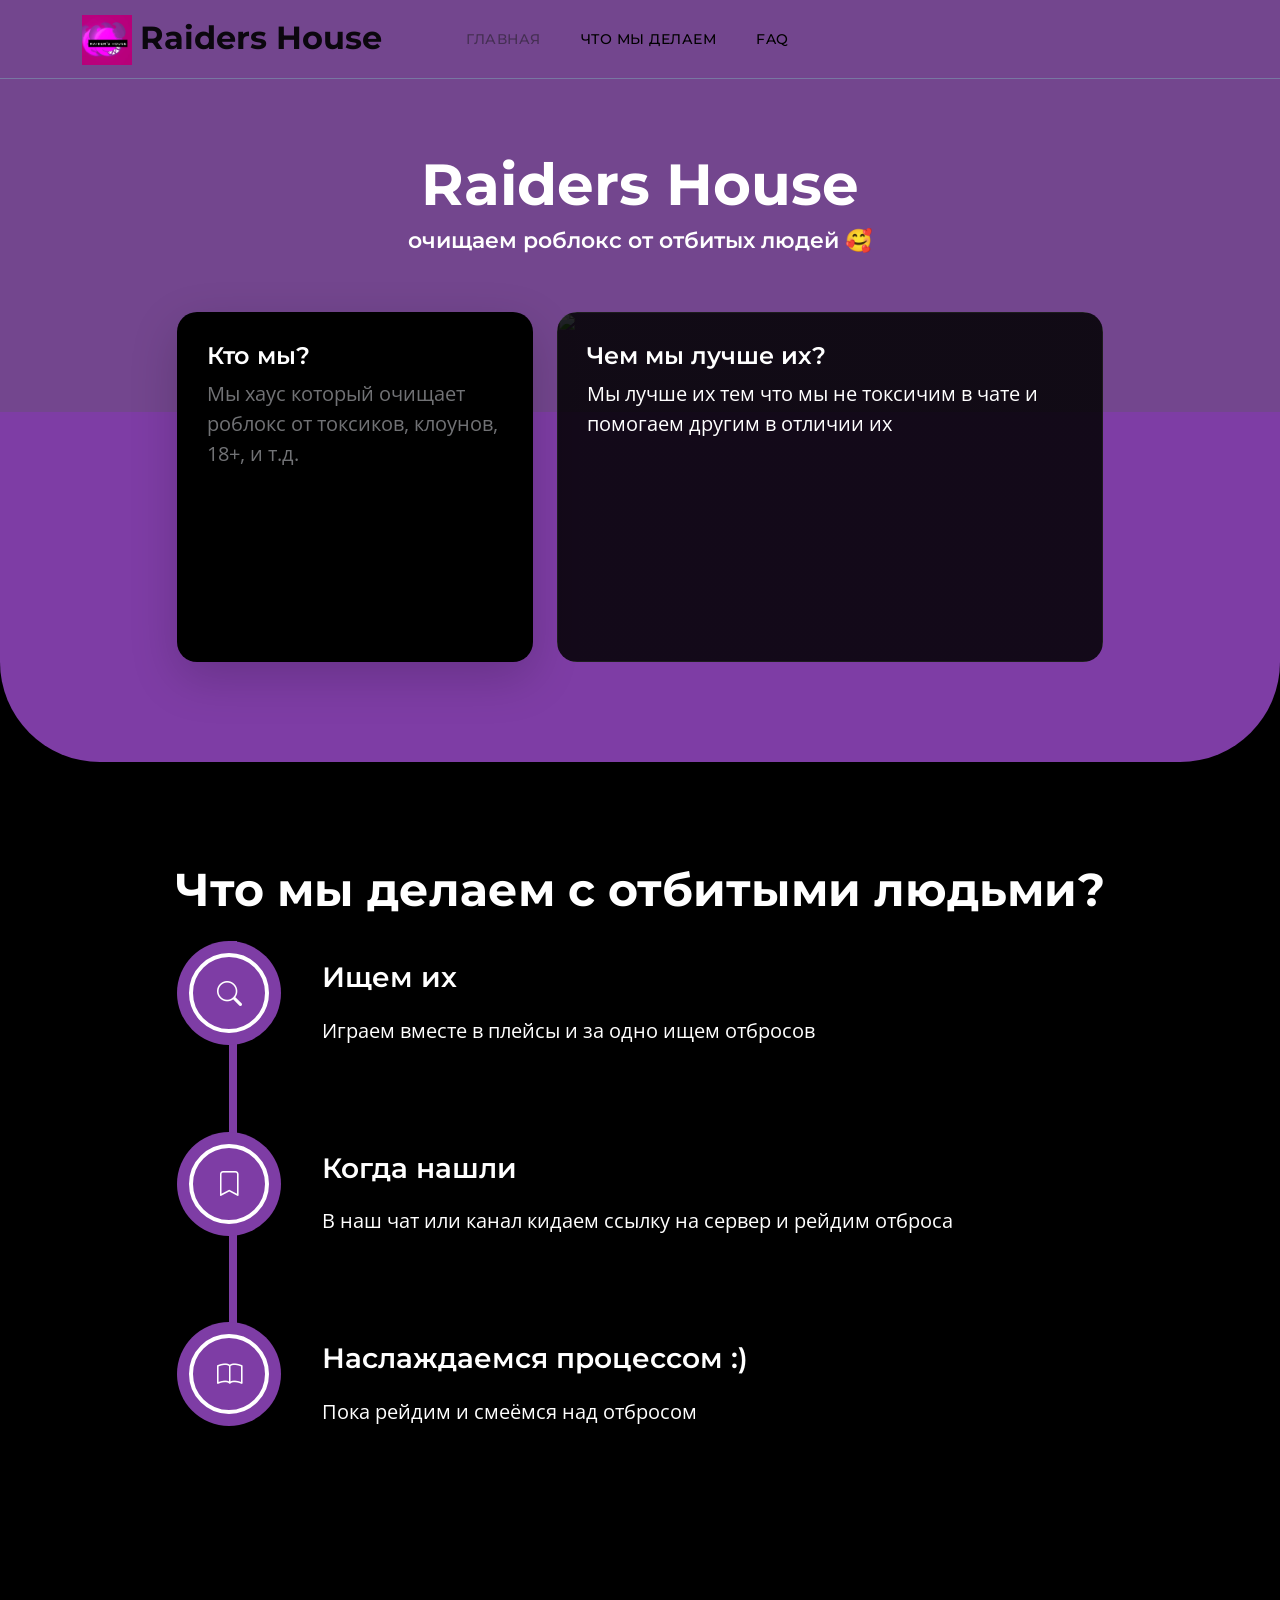
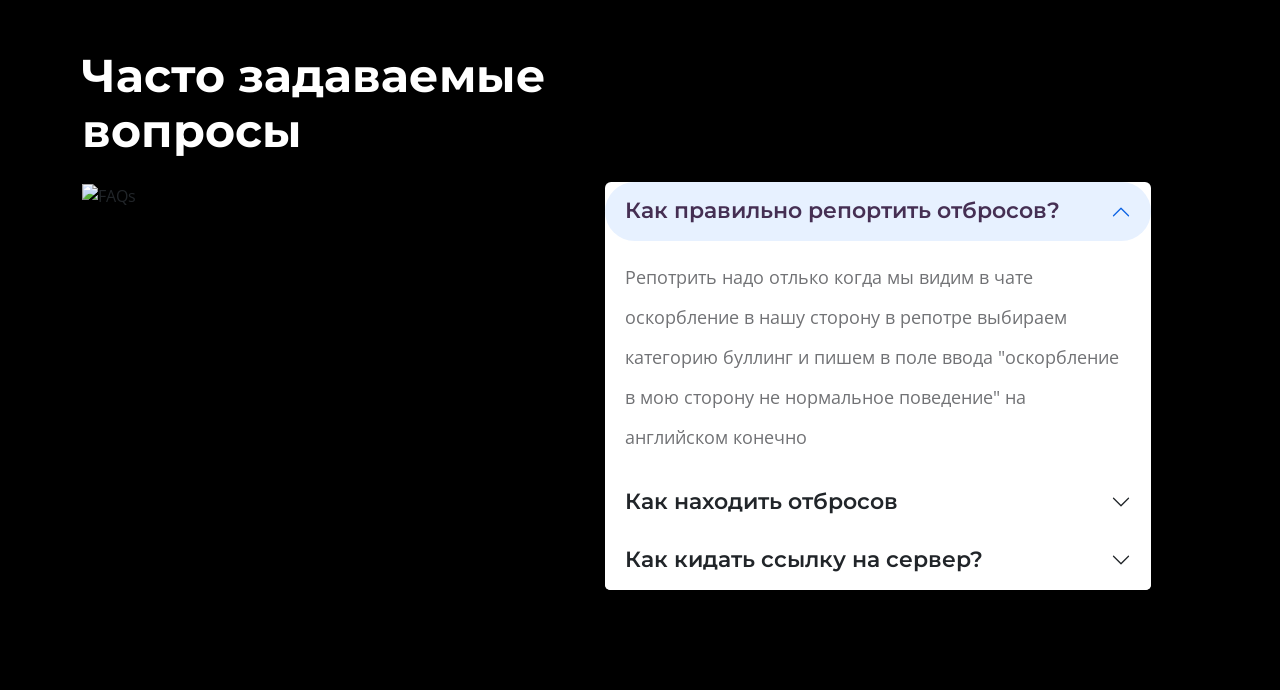
==== commit 6493d60e: "Update index.html" ====
--- a/index.html
+++ b/index.html
@@ -105,8 +105,6 @@
 
                                             <p class="text-white">Мы лучше их тем что мы не токсичим в чате и помогаем другим в отличии их</p>
                                         </div>
-
-                                        <span class="badge bg-finance rounded-pill ms-auto">25</span>
                                     </div>
                                     <div class="section-overlay"></div>
                                 </div>
